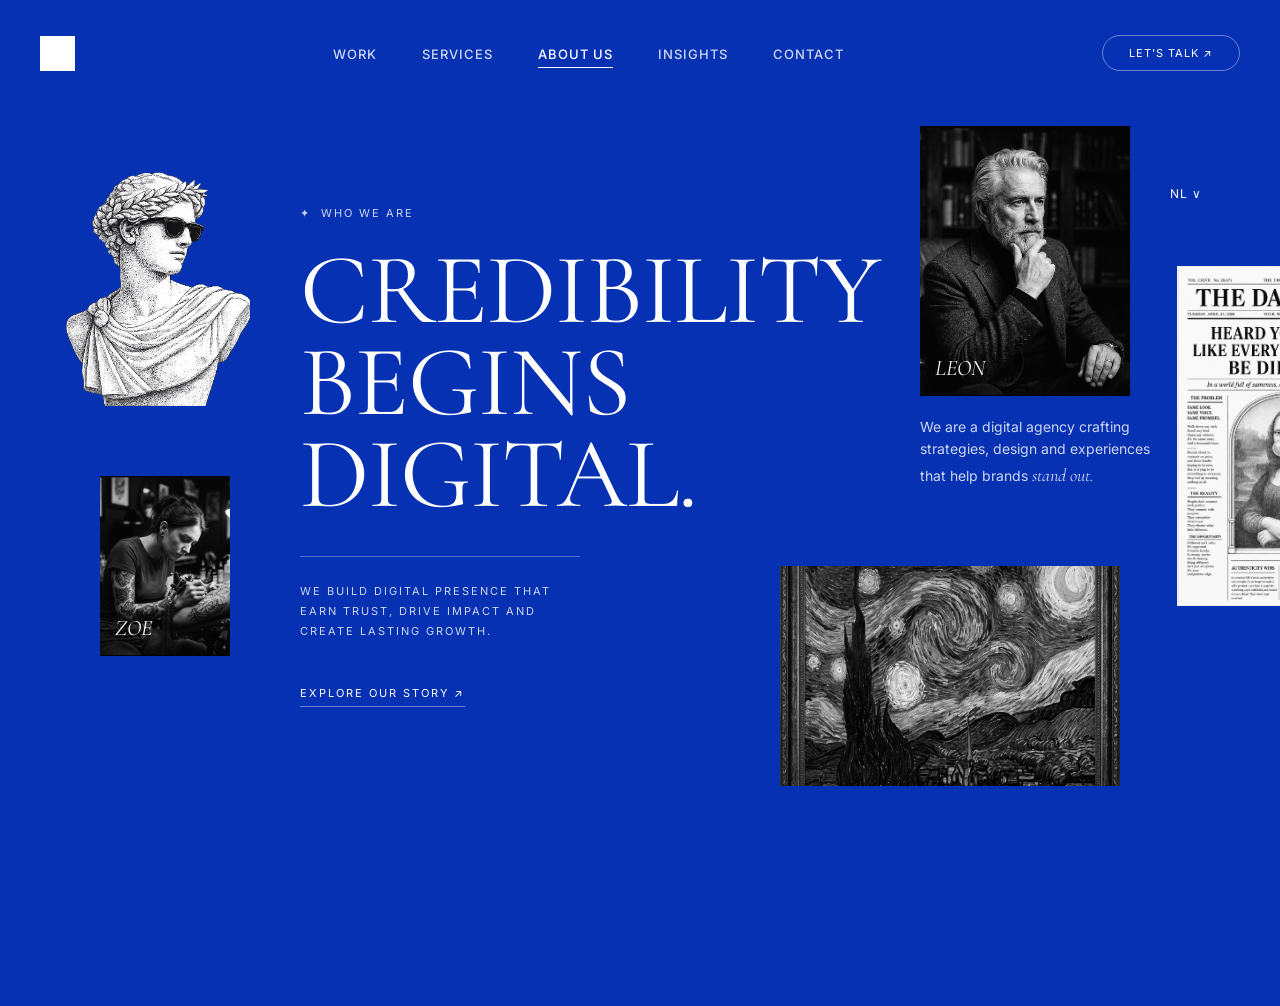
==== about.html @ f8fa2a6d "Standardize branding: Replace Agency7 text logos with Scribed7 logo image across all pages" ====
<!DOCTYPE html>
<html lang="en">
<head>
  <meta charset="UTF-8" />
  <meta name="viewport" content="width=device-width, initial-scale=1.0" />
  <title>About Us - Agency7</title>
  <link rel="preconnect" href="https://fonts.googleapis.com" />
  <link rel="preconnect" href="https://fonts.gstatic.com" crossorigin />
  <link href="https://fonts.googleapis.com/css2?family=Barlow+Condensed:wght@800;900&family=Cormorant+Garamond:ital,wght@0,300;0,400;0,500;0,600;0,700;1,300;1,400;1,500;1,600;1,700&family=Inter:wght@300;400;500;600;700;800;900&family=Roboto+Mono:wght@700&display=swap" rel="stylesheet" />
  <link rel="stylesheet" href="style_v2.css?v=29" />
</head>
<body>
  <nav class="navbar">
    <a href="index.html" class="nav-logo">
      <img src="images/logo.png" alt="Scribed7 Logo" class="logo-img" />
    </a>
    <ul class="nav-links">
      <li><a href="index.html#work-section">WORK</a></li>
      <li><a href="index.html#services-section">SERVICES</a></li>
      <li><a href="about.html" class="active">ABOUT US</a></li>
      <li><a href="#">INSIGHTS</a></li>
      <li><a href="contact.html">CONTACT</a></li>
    </ul>
    <a href="contact.html" class="cta-button">LET'S TALK ↗</a>
  </nav>

  <main class="hero" id="about-section">
    <div class="lang-selector">NL ∨</div>

    <div class="card bust-card">
      <img src="images/image2_cropped.png" alt="Bust" />
    </div>

    <div class="card zoe-card">
      <img src="images/zoe_portrait.png" alt="Zoe" />
      <span class="name-label">ZOE</span>
    </div>

    <div class="center-content">
      <div class="who-we-are">
        <span class="star">✦</span> WHO WE ARE
      </div>
      <h1 class="headline">CREDIBILITY<br/>BEGINS<br/>DIGITAL.</h1>
      <hr class="divider" />
      <p class="sub-text">WE BUILD DIGITAL PRESENCE THAT<br/>EARN TRUST, DRIVE IMPACT AND<br/>CREATE LASTING GROWTH.</p>
      <a href="#" class="explore-link">EXPLORE OUR STORY ↗</a>
    </div>

    <div class="card leon-card">
      <img src="images/leon_portrait.png" alt="Leon" />
      <span class="name-label">LEON</span>
    </div>

    <p class="desc-text">We are a digital agency crafting<br/>strategies, design and experiences<br/>that help brands <em>stand out.</em></p>

    <div class="card starry-card">
      <img src="images/starry_night.png" alt="Starry Night" />
    </div>

    <div class="card news-card">
      <img src="images/newspaper image3.png" alt="News" />
    </div>
  </main>
  <script src="script.js?v=28" defer></script>
</body>
</html>
---- style_v2.css ----
* { box-sizing: border-box; margin: 0; padding: 0; }
body {
  background-color: #0631b3;
  color: #fff;
  font-family: 'Inter', sans-serif;
  overflow-x: hidden;
  height: 100vh;
  -webkit-text-size-adjust: 100%;
  text-size-adjust: 100%;
}

.navbar {
  display: flex;
  justify-content: space-between;
  align-items: center;
  padding: 35px 0;
  max-width: 1200px;
  margin: 0 auto;
  position: relative;
  z-index: 10;
  background-color: transparent !important;
}

.nav-logo {
  display: flex;
  align-items: center;
  gap: 10px;
  font-size: 18px;
  font-weight: 500;
  letter-spacing: 1px;
  text-decoration: none;
}

.logo-img {
  height: 35px;
  width: auto;
  display: block;
  transition: height 0.3s ease;
}

/* On dark backgrounds (like standard dark-blue navbar/contact section), make logo white */
.navbar:not(.light-nav) .logo-img,
.contact-logo .logo-img {
  filter: brightness(0) invert(1);
}

@media screen and (max-width: 768px) {
  .logo-img {
    height: 30px;
  }
}


.nav-links {
  display: flex;
  list-style: none;
  gap: 45px;
}

.nav-links a {
  color: #fff;
  text-decoration: none;
  font-size: 13px;
  font-weight: 500;
  letter-spacing: 1px;
  opacity: 0.8;
}

.nav-links a.active {
  opacity: 1;
  border-bottom: 1px solid #fff;
  padding-bottom: 5px;
}

.cta-button {
  color: #fff;
  text-decoration: none;
  border: 1px solid rgba(255,255,255,0.4);
  padding: 10px 26px;
  border-radius: 30px;
  font-size: 11px;
  letter-spacing: 1px;
}

.hero {
  position: relative;
  width: 100%;
  height: 100vh;
  min-height: 850px;
  max-width: 1440px;
  margin: 0 auto;
  background-color: #0631b3;
}

.lang-selector {
  position: absolute;
  left: 1170px;
  top: 80px;
  font-size: 12px;
  letter-spacing: 1px;
}

.card {
  position: absolute;
  overflow: hidden;
  filter: grayscale(100%);
}
.card img {
  width: 100%;
  height: 100%;
  object-fit: cover;
}

.bust-card {
  left: 60px;
  top: 60px;
  width: 190px;
  height: 240px;
  filter: none;
}

.zoe-card {
  left: 100px;
  top: 370px;
  width: 130px;
  height: 180px;
}

.leon-card {
  left: 920px;
  top: 20px;
  width: 210px;
  height: 270px;
}

.starry-card {
  left: 780px;
  top: 460px;
  width: 340px;
  height: 220px;
}

.news-card {
  left: 1170px;
  top: 160px;
  width: 240px;
  height: 340px;
  background-color: transparent;
  filter: none;
}
.news-card img {
  object-fit: contain;
}

.name-label {
  position: absolute;
  bottom: 15px;
  left: 15px;
  font-family: 'Cormorant Garamond', serif;
  font-style: italic;
  font-size: 22px;
  color: #fff;
}

.center-content {
  position: absolute;
  left: 300px;
  top: 100px;
}

.who-we-are {
  font-size: 11px;
  letter-spacing: 2px;
  margin-bottom: 25px;
  display: flex;
  align-items: center;
  gap: 10px;
  opacity: 0.8;
}

.headline {
  font-family: 'Cormorant Garamond', serif;
  font-size: 100px;
  line-height: 0.92;
  font-weight: 400;
  margin-bottom: 35px;
  letter-spacing: -1px;
}

.divider {
  width: 280px;
  border: none;
  border-top: 1px solid rgba(255,255,255,0.3);
  margin-bottom: 25px;
}

.sub-text {
  font-size: 11px;
  letter-spacing: 2px;
  line-height: 1.8;
  opacity: 0.8;
  margin-bottom: 40px;
}

.explore-link {
  color: #fff;
  text-decoration: none;
  font-size: 11px;
  letter-spacing: 2px;
  border-bottom: 1px solid rgba(255,255,255,0.4);
  padding-bottom: 6px;
  display: inline-block;
}

.desc-text {
  position: absolute;
  left: 920px;
  top: 310px;
  font-size: 14px;
  line-height: 1.6;
  opacity: 0.8;
  max-width: 260px;
}
.desc-text em {
  font-family: 'Cormorant Garamond', serif;
  font-size: 18px;
}

.scroll-btn {
  position: absolute;
  left: 0px;
  bottom: 20px;
  width: 50px;
  height: 50px;
  border: 1px solid rgba(255,255,255,0.3);
  border-radius: 50%;
  display: flex;
  align-items: center;
  justify-content: center;
  font-size: 16px;
}

/* Script Section */
.script-section {
  background-color: #fdfaf3;
  padding: 150px 20px;
  text-align: center;
  color: #0631b3;
}

.script-headline {
  font-family: 'Inter', sans-serif;
  font-size: 42px;
  font-weight: 700;
  line-height: 1.2;
  margin-bottom: 20px;
  letter-spacing: -1px;
}

.script-subheadline {
  font-family: 'Cormorant Garamond', serif;
  font-style: italic;
  font-size: 52px;
  font-weight: 400;
  margin-bottom: 60px;
}

.seal-icon {
  width: 90px;
  height: 90px;
  margin: 0 auto;
}

.seal-icon svg {
  width: 100%;
  height: 100%;
}

/* Services Section */
.services-section {
  background-color: #0631b3;
  padding: 80px 20px 150px;
  position: relative;
  overflow: hidden;
  display: flex;
  flex-direction: column;
  align-items: center;
  color: #fff;
  min-height: 800px;
}

.services-top {
  display: flex;
  align-items: center;
  gap: 10px;
  font-size: 11px;
  letter-spacing: 2px;
  margin-bottom: 120px;
  z-index: 2;
}

.services-labels {
  position: absolute;
  top: 50%;
  left: 0;
  width: 100%;
  display: flex;
  justify-content: space-between;
  padding: 0 40px;
  font-size: 10px;
  letter-spacing: 2px;
  pointer-events: none;
  opacity: 0.6;
  z-index: 2;
}

.services-center {
  position: relative;
  display: flex;
  flex-direction: column;
  align-items: center;
  z-index: 1;
  width: 100%;
}

.services-bg-image {
  position: absolute;
  top: 50%;
  left: 50%;
  transform: translate(-50%, -50%);
  width: 700px;
  height: 840px;
  z-index: -1;
  opacity: 0.5;
  mix-blend-mode: multiply;
}

.services-bg-image img {
  width: 100%;
  height: 100%;
  object-fit: cover;
  filter: grayscale(100%) contrast(1.2);
}

.slider-wrapper {
  position: relative;
  width: 100%;
  height: 600px;
  display: flex;
  align-items: center;
  justify-content: center;
  z-index: 2;
}

.service-item {
  font-family: 'Inter', sans-serif;
  font-weight: 800;
  text-transform: uppercase;
  line-height: 0.9;
  text-align: center;
  position: absolute;
  top: 50%;
  left: 50%;
  white-space: nowrap;
  transition: all 0.8s cubic-bezier(0.4, 0, 0.2, 1);
  transform-origin: center;
  /* Default hidden */
  opacity: 0;
  transform: translate(-50%, -50%) scale(0.8);
  pointer-events: none;
}

.service-item.pos-0 {
  font-size: 140px;
  color: #fff;
  text-shadow: 0 10px 30px rgba(0,0,0,0.5);
  transform: translate(-50%, -50%) scale(1);
  opacity: 1;
  z-index: 3;
}

.service-item.pos-1 {
  font-size: 100px;
  color: #4a75ff;
  transform: translate(-50%, calc(-50% + 140px)) scale(1);
  opacity: 0.9;
  z-index: 2;
}

.service-item.pos-minus-1 {
  font-size: 100px;
  color: #4a75ff;
  transform: translate(-50%, calc(-50% - 140px)) scale(1);
  opacity: 0.9;
  z-index: 2;
}

.service-item.pos-2 {
  font-size: 80px;
  color: transparent;
  -webkit-text-stroke: 1px rgba(255,255,255,0.4);
  transform: translate(-50%, calc(-50% + 240px)) scale(1);
  opacity: 0.4;
  z-index: 1;
}

.service-item.pos-minus-2 {
  font-size: 80px;
  color: transparent;
  -webkit-text-stroke: 1px rgba(255,255,255,0.4);
  transform: translate(-50%, calc(-50% - 240px)) scale(1);
  opacity: 0.4;
  z-index: 1;
}


/* Work Section */
.work-section {
  background-color: #fdfaf3;
  color: #0631b3;
  padding: 40px;
}

.stats-bar {
  display: grid;
  grid-template-columns: 1fr auto 1fr;
  align-items: center;
  padding: 20px 40px 40px;
  font-size: 55px;
}

.stat-bold {
  font-family: 'Inter', sans-serif;
  font-weight: 800;
  text-transform: uppercase;
  letter-spacing: -1px;
  justify-self: start;
}

.stat-star {
  font-family: sans-serif;
  font-weight: 300;
  font-size: 60px;
  justify-self: center;
  transform: translateY(6px);
}

.stat-italic {
  font-family: 'Cormorant Garamond', serif;
  font-style: italic;
  font-weight: 400;
  letter-spacing: -1px;
  justify-self: end;
}

.blue-line {
  border: none;
  border-top: 1px solid #0631b3;
  margin: 0;
  opacity: 0.5;
}

.work-content {
  display: flex;
  justify-content: space-between;
  padding-top: 80px;
  padding-bottom: 20px;
  position: relative;
}

.work-left {
  width: 50%;
  padding-left: 40px;
}

.work-label {
  font-family: 'Inter', sans-serif;
  font-size: 14px;
  font-weight: 600;
  letter-spacing: 2px;
  margin-bottom: 40px;
  display: flex;
  align-items: center;
  gap: 10px;
}

.work-headline {
  margin: 0;
  line-height: 0.85;
}

.work-headline .bold-text {
  font-family: 'Inter', sans-serif;
  font-weight: 800;
  font-size: 110px;
  text-transform: uppercase;
  display: block;
}

.work-headline .italic-text {
  font-family: 'Cormorant Garamond', serif;
  font-style: italic;
  font-weight: 400;
  font-size: 110px;
  display: block;
  margin-top: -5px;
  padding-left: 5px;
}

.work-right {
  display: flex;
  flex-direction: column;
  align-items: center;
  justify-content: center;
  position: relative;
  width: 50%;
}

.work-section .work-desc {
  font-family: 'Inter', sans-serif;
  font-weight: 700;
  font-size: 13px;
  line-height: 2.2;
  text-align: center;
  letter-spacing: 1px;
  max-width: 450px;
  margin-bottom: 60px;
}

.scroll-pill {
  position: absolute;
  bottom: -65px;
  right: 20px;
  width: 40px;
  height: 90px;
  border: 1px solid #0631b3;
  border-radius: 20px;
  display: flex;
  flex-direction: column;
  align-items: center;
  justify-content: space-around;
  padding: 15px 0;
  font-size: 14px;
  background-color: #fdfaf3;
  z-index: 10;
}

/* Chandi Section */
.chandi-section {
  background-color: #fdfaf3;
  padding: 60px 40px;
  color: #0631b3;
}

.chandi-top {
  display: flex;
  justify-content: space-between;
  align-items: flex-end;
  margin-bottom: 40px;
}

.chandi-title {
  font-family: 'Inter', sans-serif;
  font-weight: 800;
  font-size: 160px;
  line-height: 0.8;
  margin: 0;
  letter-spacing: -2px;
}

.chandi-top-right {
  text-align: right;
  padding-bottom: 10px;
}

.chandi-subtitle {
  font-family: 'Cormorant Garamond', serif;
  font-style: italic;
  font-weight: 600;
  font-size: 50px;
  margin: 0 0 15px 0;
  line-height: 1;
}

.chandi-desc {
  font-family: 'Inter', sans-serif;
  font-weight: 700;
  font-size: 11px;
  line-height: 1.8;
  letter-spacing: 1px;
  margin: 0;
}

.chandi-grid {
  display: grid;
  grid-template-columns: 0.8fr 1fr 1fr;
  grid-template-rows: 1fr 1fr;
  gap: 20px;
  height: 600px;
}

.chandi-item {
  position: relative;
  border-radius: 15px;
  overflow: hidden;
  background-color: #0631b3;
}

.chandi-item img, .chandi-item video {
  width: 100%;
  height: 100%;
  object-fit: cover;
}

.chandi-item.tall {
  grid-column: 1 / 2;
  grid-row: 1 / 3;
}

.chandi-item.wide {
  grid-column: 2 / 4;
  grid-row: 1 / 2;
}

.chandi-item.square.sq-1 {
  grid-column: 2 / 3;
  grid-row: 2 / 3;
}

.chandi-item.square.sq-2 {
  grid-column: 3 / 4;
  grid-row: 2 / 3;
}

.chandi-label {
  position: absolute;
  top: 20px;
  left: 20px;
  background-color: #fff;
  color: #0631b3;
  font-family: 'Inter', sans-serif;
  font-weight: 800;
  font-size: 11px;
  letter-spacing: 1px;
  padding: 6px 16px;
  border-radius: 20px;
  z-index: 2;
}

.chandi-item:not(.tall) .chandi-label {
  top: auto;
  bottom: 20px;
  left: 20px;
}

.play-btn {
  position: absolute;
  top: 50%;
  left: 50%;
  transform: translate(-50%, -50%);
  width: 60px;
  height: 60px;
  border: 1px solid rgba(255,255,255,0.8);
  border-radius: 50%;
  display: flex;
  align-items: center;
  justify-content: center;
  color: #fff;
  z-index: 2;
}

/* Hacked Section */
.hacked-section {
  display: flex;
  background-color: #0631b3;
  color: #fff;
  border-top: 1px solid rgba(255, 255, 255, 0.3);
}

.hacked-grid {
  flex-grow: 1;
  display: grid;
  grid-template-columns: 1fr 1fr 1fr 1fr;
  grid-auto-rows: minmax(400px, auto);
  gap: 1px;
  background-color: rgba(255, 255, 255, 0.4);
}

.grid-box {
  background-color: #0631b3;
  position: relative;
  overflow: hidden;
}

.box-large-title {
  grid-column: span 2;
  padding: 80px 50px;
  display: flex;
  align-items: center;
}

.box-large-title h2 {
  font-family: 'Inter', sans-serif;
  font-weight: 800;
  font-size: 78px;
  line-height: 0.95;
  margin: 0;
  letter-spacing: -2px;
}

.outline-text {
  color: transparent;
  -webkit-text-stroke: 1.5px #fff;
}

.box-text {
  padding: 50px 40px;
  display: flex;
  flex-direction: column;
  justify-content: center;
}

.hacked-header {
  font-family: 'Inter', sans-serif;
  font-weight: 600;
  font-size: 13px;
  letter-spacing: 1px;
  margin-bottom: 25px;
}

.hacked-line {
  border: none;
  border-top: 1px solid rgba(255,255,255,0.4);
  width: 100%;
  margin: 0 0 35px 0;
}

.box-text h3 {
  font-family: 'Inter', sans-serif;
  font-weight: 800;
  font-size: 32px;
  margin: 0 0 25px 0;
  line-height: 1.3;
}

.box-text p {
  font-family: 'Inter', sans-serif;
  font-size: 16px;
  line-height: 1.6;
  opacity: 0.85;
  margin: 0 0 20px 0;
  font-weight: 400;
}

.box-text .hacked-sub {
  font-size: 20px;
  line-height: 1.5;
  font-weight: 400;
  opacity: 1;
}

.box-img img {
  width: 100%;
  height: 100%;
  object-fit: cover;
}

.hacked-sidebar {
  width: 60px;
  background-color: #fdfaf3;
  color: #0631b3;
  display: flex;
  flex-direction: column;
  align-items: center;
  justify-content: space-around;
  padding: 40px 0;
}

.sidebar-text {
  writing-mode: vertical-rl;
  transform: rotate(180deg);
  font-family: 'Inter', sans-serif;
  font-weight: 800;
  font-size: 14px;
  letter-spacing: 2px;
  white-space: nowrap;
}

/* Web Section */
.web-section {
  padding: 80px 40px;
  background-color: #fdfaf3;
  color: #0631b3;
}

.web-header {
  display: flex;
  justify-content: space-between;
  align-items: center;
  margin-bottom: 40px;
}

.web-title {
  font-size: 80px;
  margin: 0;
  display: flex;
  align-items: baseline;
  gap: 20px;
}

.web-title .web-bold {
  font-family: 'Inter', sans-serif;
  font-weight: 800;
  letter-spacing: -2px;
}

.web-title .web-italic {
  font-family: 'Newsreader', serif;
  font-style: italic;
  font-weight: 400;
  letter-spacing: -1px;
}

.btn-view-all {
  display: inline-flex;
  align-items: center;
  padding: 12px 30px;
  border: 1px solid #0631b3;
  border-radius: 50px;
  color: #0631b3;
  text-decoration: none;
  font-family: 'Inter', sans-serif;
  font-weight: 700;
  font-size: 13px;
  letter-spacing: 1px;
  transition: all 0.3s ease;
}

.btn-view-all:hover {
  background-color: #0631b3;
  color: #fff;
}

.web-grid {
  display: grid;
  grid-template-columns: 28% 44% 28%;
  gap: 15px;
  height: 700px;
}

.web-col-left {
  display: grid;
  grid-template-rows: 1fr 1fr;
  gap: 15px;
}

.web-col-middle, .web-col-right {
  display: flex;
  flex-direction: column;
}

.web-card {
  position: relative;
  width: 100%;
  height: 100%;
  overflow: hidden;
  display: flex;
  flex-direction: column;
  justify-content: center;
  align-items: center;
  text-align: center;
  color: #fff;
}

.web-img-card img {
  position: absolute;
  top: 0;
  left: 0;
  width: 100%;
  height: 100%;
  object-fit: cover;
}

.web-inner-border {
  position: absolute;
  top: 10px;
  left: 10px;
  right: 10px;
  bottom: 10px;
  border: 1px solid rgba(6, 49, 179, 0.4);
  z-index: 1;
  pointer-events: none;
}

.web-overlay {
  position: relative;
  z-index: 2;
  display: flex;
  flex-direction: column;
  align-items: center;
  justify-content: center;
  height: 100%;
  width: 100%;
  padding: 40px;
}

.web-solid-content {
  position: relative;
  z-index: 2;
  display: flex;
  flex-direction: column;
  align-items: center;
  justify-content: center;
  height: 100%;
  width: 100%;
  padding: 40px;
}

.web-overlay h3, .web-solid-content h3 {
  font-family: 'Inter', sans-serif;
  font-weight: 700;
  font-size: 26px;
  margin: 0 0 15px 0;
  line-height: 1.2;
}

.web-overlay p, .web-solid-content p {
  font-family: 'Inter', sans-serif;
  font-weight: 600;
  font-size: 11px;
  letter-spacing: 1px;
  margin: 0 0 30px 0;
  opacity: 0.9;
  line-height: 1.5;
}

.web-overlay h3, .web-overlay p {
  text-shadow: 0 2px 10px rgba(0,0,0,0.9);
}

.web-btn {
  position: absolute;
  bottom: 30px;
  left: 50%;
  transform: translateX(-50%);
  width: 44px;
  height: 44px;
  border-radius: 50%;
  display: flex;
  align-items: center;
  justify-content: center;
  transition: transform 0.3s ease;
  cursor: pointer;
}

.web-btn:hover {
  transform: translateX(-50%) scale(1.05);
}

.blue-btn {
  background-color: #0631b3;
  color: #fff;
}

.blue-btn svg, .transparent-btn svg {
  width: 18px;
  height: 18px;
}

.web-solid-card {
  background-color: #0631b3;
}

.web-vertical-line {
  width: 1px;
  height: 60px;
  background-color: rgba(255, 255, 255, 0.4);
  margin: 15px 0 25px 0;
}

.transparent-btn {
  background-color: transparent;
  border: 1px solid #fff;
  color: #fff;
}

/* ============================================
   VIRAL SHORT-FORM SECTION  
   ============================================ */

.vs-wrap {
  position: relative;
  background-color: #0631b3;
  padding: 80px 80px 80px 60px; /* aligns left content padding directly at the vertical centerline */
  overflow: hidden;
  font-family: 'Inter', sans-serif;
  color: #fff;
  box-sizing: border-box;
}

/* Horizontal line at top of section spanning across */
.vs-wrap::before {
  content: '';
  position: absolute;
  top: 48px;
  left: 0;
  right: 0;
  height: 1px;
  background-color: rgba(255, 255, 255, 0.2);
  z-index: 1;
}

/* Faint giant watermark */
.vs-watermark {
  position: absolute;
  top: -20px;
  right: -50px;
  font-size: 260px;
  font-weight: 900;
  color: rgba(255, 255, 255, 0.035);
  letter-spacing: -6px;
  line-height: 1;
  pointer-events: none;
  user-select: none;
  z-index: 0;
  transform: rotate(-12deg);
}

/* Left sidebar (vertical axis) */
.vs-sidebar {
  position: absolute;
  left: 60px; /* Centerline of vertical line */
  top: 0;
  bottom: 0;
  width: 0;
  border-left: 1px solid rgba(255, 255, 255, 0.15);
  z-index: 3;
}

.vs-sidebar-plus {
  position: absolute;
  top: 48px;
  left: 0; /* relative to border-left at left: 60px */
  transform: translate(-50%, -50%);
  font-family: 'Inter', sans-serif;
  font-size: 22px;
  font-weight: 300;
  color: rgba(255, 255, 255, 0.8);
  background-color: #0631b3; /* cover the intersection */
  padding: 4px;
  line-height: 1;
  z-index: 4;
}

.vs-sidebar-text {
  position: absolute;
  top: 45%;
  left: 0;
  transform: translate(-50%, -50%) rotate(90deg); /* rotated 90deg to read top-to-bottom */
  font-size: 9px;
  letter-spacing: 3px;
  font-weight: 700;
  color: rgba(255, 255, 255, 0.5);
  text-transform: uppercase;
  white-space: nowrap;
  background-color: #0631b3;
  padding: 0 18px; /* horizontal padding creates vertical gap when rotated */
  z-index: 4;
}

.vs-sidebar-dots {
  position: absolute;
  bottom: 80px;
  left: 0;
  transform: translate(-50%, 0);
  display: flex;
  flex-direction: column;
  align-items: center;
  gap: 8px;
  background-color: #0631b3;
  padding: 12px 0; /* vertical padding creates vertical gap */
  z-index: 4;
}

.vs-sidebar-dots span {
  width: 4px;
  height: 4px;
  border-radius: 50%;
}

.vs-sidebar-dots span:nth-child(1) {
  background-color: #ffffff;
}

.vs-sidebar-dots span:nth-child(2) {
  background-color: rgba(255, 255, 255, 0.5);
}

.vs-sidebar-dots span:nth-child(3) {
  background-color: rgba(255, 255, 255, 0.25);
}

/* Main content wrapper */
.vs-content {
  position: relative;
  z-index: 1;
}

/* ---- HEADER ---- */
.vs-header {
  display: flex;
  justify-content: space-between;
  align-items: flex-start; /* Align title and stat at top */
  margin-bottom: 12px;
}

.vs-header-left {
  flex: 1;
  max-width: 60%;
}

.vs-title {
  font-family: 'Inter', sans-serif;
  font-size: 68px;
  font-weight: 900;
  letter-spacing: -2px;
  line-height: 1;
  margin: 0 0 16px 40px; /* indented 40px from vertical centerline */
  text-transform: uppercase;
  color: #fff;
}

.vs-tbox {
  display: inline-block;
  background-color: #fff;
  color: #0631b3;
  padding: 0 10px;
  margin: 0 4px;
  border-radius: 2px;
}

.vs-title-row {
  display: flex;
  align-items: center;
  gap: 12px;
  margin-bottom: 20px;
  margin-left: 0; /* starts exactly at vertical centerline */
}

.vs-hline {
  flex: 1;
  height: 1px;
  background-color: rgba(255, 255, 255, 0.25);
}

.vs-sparkle {
  font-size: 14px;
  color: rgba(255, 255, 255, 0.8);
  flex-shrink: 0;
}

.vs-desc {
  font-family: 'Cormorant Garamond', Georgia, serif;
  font-style: italic;
  font-size: 20px;
  line-height: 1.5;
  color: rgba(255, 255, 255, 0.9);
  margin: 0 0 0 40px; /* indented 40px from vertical centerline */
}

.vs-desc strong {
  font-weight: 700;
  color: #fff;
}

/* Right stat block */
.vs-header-right {
  flex-shrink: 0;
  text-align: right;
  width: 160px;
}

.vs-stat-block {
  display: flex;
  align-items: flex-start;
  justify-content: flex-end;
  gap: 6px;
  line-height: 1;
}

.vs-stat-num {
  font-family: 'Inter', sans-serif;
  font-size: 80px;
  font-weight: 900;
  letter-spacing: -3px;
  line-height: 0.9;
  color: #fff;
}

.vs-stat-star {
  font-size: 14px;
  color: rgba(255, 255, 255, 0.8);
  margin-top: 8px;
}

.vs-stat-line {
  height: 1px;
  background-color: rgba(255, 255, 255, 0.3);
  margin: 12px 0 8px 0;
  width: 100%;
}

.vs-stat-label {
  font-size: 11px;
  font-weight: 700;
  letter-spacing: 2px;
  color: rgba(255, 255, 255, 0.7);
  margin: 0;
  text-transform: uppercase;
}

/* Lines above/below grid */
.vs-grid-line {
  height: 1px;
  background-color: rgba(255, 255, 255, 0.18);
  width: 100%;
  margin: 36px 0;
}

/* ---- CARDS GRID ---- */
.vs-cards {
  display: grid;
  grid-template-columns: repeat(4, 1fr);
  gap: 8px;
  width: calc(100% - 40px); /* subtract indent */
  margin-left: 40px; /* indented 40px from vertical centerline */
}

/* Card item */
.vs-card {
  position: relative;
  width: 100%;
  aspect-ratio: 9 / 14.5;
  border-radius: 4px;
  overflow: hidden;
  background-color: #031680;
  min-width: 0;
}

/* Image / Video */
.vs-card img, .vs-card video {
  position: absolute;
  top: 0;
  left: 0;
  width: 100%;
  height: 100%;
  object-fit: cover;
  transition: transform 0.5s cubic-bezier(0.25, 1, 0.5, 1);
  display: block;
}

.vs-card:hover img, .vs-card:hover video {
  transform: scale(1.06);
}

/* Zoom effect for reel3 to crop out top/bottom black letterboxes */
.vs-card video.vs-reel3-zoom {
  transform: scale(1.92);
  transform-origin: center center;
}

.vs-card:hover video.vs-reel3-zoom {
  transform: scale(2.04); /* 1.92 * 1.06 = 2.0352 */
}

/* Gradient Overlay */
.vs-card-overlay {
  position: absolute;
  top: 0;
  left: 0;
  right: 0;
  bottom: 0;
  z-index: 2;
  display: flex;
  flex-direction: column;
  justify-content: flex-end;
  padding: 24px;
  background: linear-gradient(
    to bottom,
    rgba(6, 49, 179, 0.1) 0%,
    rgba(6, 49, 179, 0.35) 45%,
    rgba(6, 49, 179, 0.8) 75%,
    rgba(6, 17, 89, 0.96) 100%
  );
}

/* Centered play button */
.vs-play {
  position: absolute;
  top: 42%;
  left: 50%;
  transform: translate(-50%, -50%);
  width: 44px;
  height: 44px;
  border-radius: 50%;
  border: 1px solid rgba(255, 255, 255, 0.65);
  display: flex;
  align-items: center;
  justify-content: center;
  transition: all 0.3s cubic-bezier(0.25, 1, 0.5, 1);
  background-color: rgba(6, 49, 179, 0.2);
  backdrop-filter: blur(2px);
  cursor: pointer;
  z-index: 3;
}

.vs-play svg {
  width: 12px;
  height: 12px;
  fill: #fff;
  margin-left: 2.5px;
  display: block;
}

.vs-card:hover .vs-play {
  transform: translate(-50%, -50%) scale(1.1);
  background-color: rgba(255, 255, 255, 0.25);
  border-color: #fff;
  box-shadow: 0 0 15px rgba(255, 255, 255, 0.15);
}

/* Card Content Blocks */
.vs-card-mid {
  display: flex;
  flex-direction: column;
  align-items: center;
  text-align: center;
  margin-top: auto;
  margin-bottom: 36px;
}

.vs-reel-num {
  font-size: 10px;
  font-weight: 700;
  letter-spacing: 2px;
  color: rgba(255, 255, 255, 0.6);
  margin: 0 0 8px 0;
  text-transform: uppercase;
}

.vs-card-title {
  font-family: 'Cormorant Garamond', Georgia, serif;
  font-style: italic;
  font-weight: 400;
  font-size: 30px;
  line-height: 1.1;
  margin: 0;
  color: #ffffff;
}

.vs-card-bottom {
  position: relative;
  text-align: left;
  padding-bottom: 4px;
}

.vs-footer-txt {
  font-family: 'Inter', sans-serif;
  font-size: 9px;
  font-weight: 700;
  letter-spacing: 1.5px;
  color: rgba(255, 255, 255, 0.55);
  margin: 0;
  line-height: 1.4;
  text-transform: uppercase;
}

/* L-shaped Corner bracket */
.vs-corner-bracket {
  position: absolute;
  bottom: 24px;
  right: 24px;
  width: 12px;
  height: 12px;
  border-bottom: 1px solid rgba(255, 255, 255, 0.4);
  border-right: 1px solid rgba(255, 255, 255, 0.4);
}

/* Responsive queries */
@media (max-width: 1024px) {
  .vs-wrap {
    padding: 60px 40px 60px 40px;
  }
  .vs-sidebar {
    left: 40px;
  }
  .vs-title {
    margin-left: 30px;
    font-size: 54px;
  }
  .vs-desc {
    margin-left: 30px;
  }
  .vs-cards {
    margin-left: 30px;
    width: calc(100% - 30px);
    grid-template-columns: repeat(2, 1fr);
    gap: 16px;
  }
}

@media (max-width: 768px) {
  .vs-wrap {
    padding: 40px 20px 40px 20px;
  }
  .vs-sidebar, .vs-wrap::before {
    display: none;
  }
  .vs-title {
    margin-left: 0;
    font-size: 44px;
  }
  .vs-desc {
    margin-left: 0;
  }
  .vs-cards {
    margin-left: 0;
    width: 100%;
    grid-template-columns: 1fr;
    gap: 20px;
  }
  .vs-header {
    flex-direction: column;
    align-items: flex-start;
    gap: 20px;
  }
  .vs-header-left {
    max-width: 100%;
  }
  .vs-header-right {
    text-align: left;
    width: 100%;
  }
  .vs-stat-block {
    justify-content: flex-start;
  }
}

/* ============================================
   TROPHIES & TRIUMPHS SECTION  
   ============================================ */

.tt-wrap {
  position: relative;
  background: linear-gradient(180deg, #0631b3 0%, #052380 100%);
  padding: 100px 80px 80px 80px;
  overflow: hidden;
  font-family: 'Inter', sans-serif;
  color: #fff;
  box-sizing: border-box;
}

/* Background elements */
.tt-dot-grid {
  position: absolute;
  top: 40px;
  left: 40px;
  width: 200px;
  height: 300px;
  background-image: radial-gradient(rgba(255,255,255,0.12) 1px, transparent 1px);
  background-size: 16px 16px;
  pointer-events: none;
  z-index: 0;
}

.tt-bg-waves {
  position: absolute;
  top: -100px;
  right: -200px;
  width: 900px;
  height: 900px;
  pointer-events: none;
  z-index: 0;
  opacity: 0.85;
}

.tt-bg-waves svg {
  width: 100%;
  height: 100%;
}

/* Header */
.tt-header {
  display: flex;
  justify-content: space-between;
  align-items: flex-start;
  position: relative;
  z-index: 2;
  margin-bottom: 60px;
}

.tt-header-left {
  flex: 1;
  max-width: 25%;
}

.tt-logo-wrapper {
  display: inline-flex;
}

.tt-trophy-logo {
  display: flex;
  align-items: center;
  gap: 16px;
}

.tt-text-wrapper {
  display: flex;
  flex-direction: column;
  align-items: flex-start;
  gap: 8px;
}

.tt-logo-text {
  font-family: 'Inter', sans-serif;
  font-size: 17px;
  font-weight: 600;
  letter-spacing: 0.5px;
  color: #ffffff;
  line-height: 1;
}

.tt-logo-line {
  width: 100%;
  height: 1px;
  background: linear-gradient(to right, rgba(255,255,255,0.8) 0%, rgba(255,255,255,0) 100%);
}

.tt-header-center {
  flex: 2;
  text-align: center;
}

.tt-main-title {
  font-size: 68px;
  font-weight: 900;
  letter-spacing: -2px;
  margin: 0 0 8px 0;
  line-height: 1;
  text-transform: uppercase;
}

.tt-subtitle {
  font-family: 'Cormorant Garamond', Georgia, serif;
  font-style: italic;
  font-size: 34px;
  margin: 0;
  color: rgba(255, 255, 255, 0.95);
}

.tt-header-right {
  flex: 1;
  max-width: 25%;
  display: flex;
  justify-content: flex-end;
  position: relative;
}

.tt-header-badge {
  display: flex;
  align-items: flex-start;
  gap: 12px;
  border-left: 1px solid rgba(255, 255, 255, 0.25);
  padding-left: 20px;
}

.tt-badge-text {
  font-size: 10px;
  font-weight: 700;
  letter-spacing: 1.5px;
  line-height: 1.6;
  text-transform: uppercase;
  color: rgba(255, 255, 255, 0.85);
  text-align: left;
}

.tt-badge-sparkle {
  color: rgba(255, 255, 255, 0.8);
  font-size: 14px;
  margin-top: -2px;
}

.tt-star-large {
  position: absolute;
  top: 0px;
  right: -50px;
  color: rgba(255, 255, 255, 0.8);
  font-size: 28px;
}

.tt-star-small {
  position: absolute;
  top: 30px;
  right: -20px;
  color: rgba(255, 255, 255, 0.6);
  font-size: 16px;
}

/* Tabs list */
.tt-interactive-container {
  display: flex;
  justify-content: center;
  align-items: center;
  gap: 0; /* No gaps to allow precise negative margin overlap */
  margin: 60px auto;
  max-width: 1200px;
  position: relative;
  z-index: 2;
  min-height: 440px;
}

.tt-tab {
  position: relative;
  width: 140px;
  height: 380px;
  border-radius: 50%; /* Perfect ellipse shape */
  border: 1px solid #ffffff;
  background-color: transparent;
  cursor: pointer;
  transition: all 0.6s cubic-bezier(0.25, 1, 0.3, 1);
  overflow: hidden;
  display: flex;
  flex-direction: column;
  align-items: center;
  justify-content: flex-start;
  box-sizing: border-box;
  margin-left: -48px; /* Negative margin for overlapping capsules */
  z-index: 1;
}

.tt-tab:nth-child(1) { z-index: 10; }
.tt-tab:nth-child(2) { z-index: 9; }
.tt-tab:nth-child(3) { z-index: 8; }
.tt-tab:nth-child(4) { z-index: 7; }
.tt-tab:nth-child(5) { z-index: 6; }
.tt-tab:nth-child(6) { z-index: 5; }

.tt-tab:first-child {
  margin-left: 0;
}

.tt-tab:hover:not(.active) {
  border-color: rgba(255, 255, 255, 0.6);
  background-color: rgba(255, 255, 255, 0.05);
  transform: translateY(-4px);
  z-index: 2; /* Lift hovered tab above adjacent ovals */
}

.tt-tab.active {
  width: 390px;
  height: 390px;
  border-radius: 50%; /* Expand to perfect circle */
  background-color: #ffffff;
  border-color: #ffffff;
  cursor: default;
  color: #0631b3;
  justify-content: center;
  z-index: 20 !important; /* Sit on top of overlapping neighboring ovals */
  box-shadow: 0 15px 35px rgba(0, 0, 0, 0.22); /* Premium depth shadow */
}

/* Inactive content */
.tt-tab-inactive {
  display: flex;
  flex-direction: column;
  align-items: center;
  width: 100%;
  height: 100%;
  padding: 24px 0;
  transition: opacity 0.3s ease;
  opacity: 1;
  pointer-events: auto;
}

.tt-tab.active .tt-tab-inactive {
  opacity: 0;
  pointer-events: none;
  display: none;
}

.tt-tab-icon-circle {
  width: 40px;
  height: 40px;
  border-radius: 50%;
  background-color: #002cf3;
  color: #ffffff;
  display: flex;
  align-items: center;
  justify-content: center;
  margin-bottom: 12px;
  box-shadow: 0 4px 10px rgba(0, 44, 243, 0.2);
}

.tt-tab-label {
  font-size: 12px;
  font-weight: 700;
  letter-spacing: 1.5px;
  text-transform: uppercase;
  color: #ffffff;
  writing-mode: vertical-rl;
  margin: auto 0;
  white-space: nowrap;
}

/* Active content */
.tt-tab-active {
  display: flex;
  flex-direction: column;
  align-items: center;
  justify-content: center;
  width: 100%;
  height: 100%;
  padding: 30px;
  box-sizing: border-box;
  opacity: 0;
  pointer-events: none;
  transition: opacity 0.4s ease 0.2s;
  text-align: center;
  display: none;
}

.tt-tab.active .tt-tab-active {
  display: flex;
  opacity: 1;
  pointer-events: auto;
}

.tt-circle-logo {
  color: #002cf3;
  margin-bottom: 16px;
  display: flex;
  align-items: center;
  justify-content: center;
}

.tt-circle-category {
  font-size: 10px;
  font-weight: 500;
  letter-spacing: 2px;
  text-transform: uppercase;
  color: #002cf3;
  margin-bottom: 12px;
  opacity: 0.95;
}

.tt-circle-title {
  font-size: 21px;
  font-weight: 700;
  letter-spacing: 0.5px;
  text-transform: uppercase;
  color: #002cf3;
  margin: 0 0 18px 0;
}

.tt-circle-year-label {
  font-family: 'Inter', sans-serif;
  font-style: normal;
  font-size: 12px;
  color: #002cf3;
  margin-bottom: 10px;
  font-weight: 500;
  letter-spacing: 0.5px;
}

.tt-year-star {
  width: 14px;
  height: 14px;
  color: #002cf3;
  display: inline-block;
  vertical-align: middle;
  margin-right: 5px;
  margin-top: -2px;
}

.tt-circle-years {
  display: flex;
  flex-direction: column;
  gap: 6px;
  font-size: 13px;
  font-weight: 500;
  letter-spacing: 1px;
  color: #002cf3;
  margin-bottom: 20px;
}

.tt-circle-wreath {
  color: #002cf3;
}

/* Dashboard Box */
.tt-results-box {
  position: relative;
  border: 1px solid rgba(255, 255, 255, 0.16);
  border-radius: 24px;
  padding: 45px 36px 36px 36px;
  margin-top: 60px;
  background-color: transparent;
  z-index: 2;
}

.tt-box-badge-left {
  position: absolute;
  top: -12px;
  left: 36px;
  background-color: #0631b3; /* Match section background gradient */
  border: 1px solid rgba(255, 255, 255, 0.45);
  border-radius: 20px;
  padding: 5px 16px;
  font-size: 10px;
  font-weight: 700;
  letter-spacing: 1px;
  text-transform: uppercase;
}

.tt-box-badge-right {
  position: absolute;
  top: -12px;
  right: 36px;
  background-color: #0631b3; /* Match section background gradient */
  border: 1px solid rgba(255, 255, 255, 0.45);
  border-radius: 20px;
  padding: 5px 16px;
  font-size: 10px;
  font-weight: 700;
  letter-spacing: 1px;
  text-transform: uppercase;
}

/* Stat grid */
.tt-results-grid {
  display: grid;
  grid-template-columns: repeat(5, 1fr) 1.2fr;
  gap: 24px;
  align-items: stretch;
}

/* Stat column */
.tt-stat-col {
  display: flex;
  flex-direction: column;
  justify-content: flex-start;
  border-right: 1px solid rgba(255, 255, 255, 0.12);
  padding-right: 16px;
}

.tt-stat-num-row {
  display: flex;
  align-items: center;
  gap: 8px;
  margin-bottom: 8px;
}

.tt-stat-num {
  font-size: 42px; /* Increased from 38px for bold presence */
  font-weight: 900;
  letter-spacing: -1.5px;
  line-height: 1;
}

.tt-stat-label {
  font-size: 11px;
  font-weight: 700;
  letter-spacing: 1.5px;
  text-transform: uppercase;
  color: #60a5fa; /* Soft blue */
  margin-bottom: 6px;
}

.tt-stat-desc {
  font-size: 11px;
  line-height: 1.4;
  color: rgba(255, 255, 255, 0.6);
}

/* Checklist column */
.tt-checklist-col {
  padding-left: 12px;
  display: flex;
  flex-direction: column;
  justify-content: center;
  gap: 12px;
}

.tt-check-item {
  display: flex;
  align-items: center;
}

.tt-check-icon {
  display: flex;
  align-items: center;
  justify-content: center;
  width: 18px;
  height: 18px;
  border-radius: 50%;
  background-color: #002cf3; /* Match brand blue */
  color: #ffffff; /* White checkmark */
  font-size: 11px;
  font-weight: 900;
  margin-right: 10px;
  flex-shrink: 0;
}

.tt-check-text {
  font-size: 12px;
  font-weight: 500;
  color: rgba(255, 255, 255, 0.9);
}

/* Footer */
.tt-footer {
  display: flex;
  justify-content: space-between;
  align-items: center;
  margin-top: 50px;
  position: relative;
  z-index: 2;
  gap: 20px;
}

.tt-footer-left {
  display: flex;
  align-items: center;
  flex: 1;
}

.tt-action-btn-circle {
  display: flex;
  align-items: center;
  justify-content: center;
  width: 46px;
  height: 46px;
  border-radius: 50%;
  background-color: #ffffff;
  color: #002cf3;
  margin-right: 16px;
  transition: all 0.3s ease;
  box-shadow: 0 4px 12px rgba(0, 44, 243, 0.25);
  cursor: pointer;
  flex-shrink: 0;
}

.tt-action-btn-circle:hover {
  transform: scale(1.08);
  box-shadow: 0 6px 16px rgba(0, 44, 243, 0.4);
}

.tt-action-text {
  font-size: 10px;
  font-weight: 700;
  letter-spacing: 1.5px;
  line-height: 1.5;
  text-transform: uppercase;
}

.tt-footer-center {
  display: flex;
  justify-content: center;
  flex: 1.2;
}

.tt-cta-btn {
  display: inline-flex;
  align-items: center;
  gap: 12px;
  padding: 14px 30px;
  border: 1px solid rgba(255, 255, 255, 0.35);
  border-radius: 30px;
  background-color: transparent;
  color: #ffffff;
  font-size: 11px;
  font-weight: 700;
  letter-spacing: 1.5px;
  text-transform: uppercase;
  text-decoration: none;
  transition: all 0.3s cubic-bezier(0.25, 1, 0.5, 1);
  white-space: nowrap;
}

.tt-cta-btn:hover {
  background-color: #ffffff;
  color: #0631b3;
  border-color: #ffffff;
  box-shadow: 0 4px 15px rgba(255, 255, 255, 0.12);
  transform: translateY(-2px);
}

.tt-footer-right {
  display: flex;
  align-items: center;
  justify-content: flex-end;
  flex: 1;
  gap: 20px;
}

.tt-fstat {
  display: flex;
  flex-direction: column;
  text-align: left;
}

.tt-fstat-val {
  font-size: 11px;
  font-weight: 800;
  letter-spacing: 1.5px;
  color: #ffffff;
  text-transform: uppercase;
}

.tt-fstat-lbl {
  font-size: 9px;
  font-weight: 600;
  letter-spacing: 1px;
  color: rgba(255, 255, 255, 0.5);
  text-transform: uppercase;
  margin-top: 3px;
}

.tt-fdivider {
  width: 1px;
  height: 28px;
  background-color: rgba(255, 255, 255, 0.2);
}

/* ============================================
   RESPONSIVE QUERIES FOR TT SECTION
   ============================================ */

@media (max-width: 1024px) {
  .tt-wrap {
    padding: 80px 40px 60px 40px;
  }

  .tt-main-title {
    font-size: 52px;
  }

  .tt-subtitle {
    font-size: 28px;
  }

  .tt-interactive-container {
    min-height: 400px;
    gap: 0;
  }

  .tt-tab {
    width: 110px;
    height: 320px;
    margin-left: -32px;
  }

  .tt-tab:first-child {
    margin-left: 0;
  }

  .tt-tab.active {
    width: 350px;
    height: 350px;
    margin-left: -32px;
  }

  .tt-results-grid {
    grid-template-columns: repeat(3, 1fr);
    gap: 30px 20px;
  }

  .tt-stat-col:nth-child(3) {
    border-right: none;
  }

  .tt-checklist-col {
    grid-column: span 3;
    flex-direction: row;
    flex-wrap: wrap;
    justify-content: space-between;
    padding-left: 0;
    margin-top: 10px;
    border-top: 1px solid rgba(255, 255, 255, 0.12);
    padding-top: 20px;
    gap: 12px;
  }

  .tt-check-item {
    width: 48%;
  }

  .tt-footer {
    flex-direction: column;
    gap: 30px;
    text-align: center;
  }

  .tt-footer-left {
    justify-content: center;
    width: 100%;
  }

  .tt-footer-center {
    width: 100%;
  }

  .tt-footer-right {
    justify-content: center;
    width: 100%;
  }
}

@media (max-width: 768px) {
  .tt-wrap {
    padding: 60px 24px 50px 24px;
  }

  .tt-header {
    flex-direction: column;
    align-items: center;
    text-align: center;
    gap: 24px;
    margin-bottom: 40px;
  }

  .tt-header-left, .tt-header-right {
    max-width: 100%;
    justify-content: center;
  }

  .tt-header-badge {
    border-left: none;
    border-top: 1px solid rgba(255, 255, 255, 0.25);
    padding-left: 0;
    padding-top: 12px;
    align-items: center;
  }

  .tt-badge-text {
    text-align: center;
  }

  .tt-main-title {
    font-size: 38px;
  }

  .tt-subtitle {
    font-size: 24px;
  }

  .tt-interactive-container {
    overflow-x: auto;
    justify-content: flex-start;
    padding: 10px 0 20px 0;
    scrollbar-width: thin;
    scrollbar-color: rgba(255, 255, 255, 0.2) transparent;
    gap: 8px; /* Restores vertical spacing/gaps in scroll view */
  }

  .tt-interactive-container::-webkit-scrollbar {
    height: 4px;
  }

  .tt-interactive-container::-webkit-scrollbar-thumb {
    background: rgba(255, 255, 255, 0.2);
    border-radius: 2px;
  }

  .tt-tab {
    width: 120px;
    height: 300px;
    margin-left: 0; /* Clear negative margin overlap on mobile */
    flex-shrink: 0;
  }

  .tt-tab:first-child {
    margin-left: 0;
  }

  .tt-tab.active {
    width: 300px;
    height: 300px;
    margin-left: 0; /* Clear negative margin overlap on mobile */
    flex-shrink: 0;
  }

  .tt-results-grid {
    grid-template-columns: repeat(2, 1fr);
  }

  .tt-stat-col {
    border-right: none;
    border-bottom: 1px solid rgba(255, 255, 255, 0.12);
    padding-right: 0;
    padding-bottom: 16px;
  }

  .tt-stat-col:nth-child(5) {
    border-bottom: none;
  }

  .tt-checklist-col {
    grid-column: span 2;
    border-top: 1px solid rgba(255, 255, 255, 0.12);
    padding-top: 20px;
    margin-top: 0;
  }

  .tt-check-item {
    width: 100%;
  }

  .tt-box-badge-right {
    display: none;
  }
}

/* ============================================
   TESTIMONIAL SECTION Styles
   ============================================ */

.testi-wrap {
  position: relative;
  background-color: #f2f5fb; /* Cool light blue/grey background matching mockup */
  color: #002cf3; /* Brand royal blue color */
  padding: 120px 80px;
  overflow: hidden;
  font-family: 'Inter', sans-serif;
  box-sizing: border-box;
}

.testi-container {
  display: flex;
  justify-content: space-between;
  align-items: center;
  max-width: 1200px;
  margin: 0 auto;
  gap: 120px;
  position: relative;
  z-index: 1;
}

/* Left Column: Media & Stats */
.testi-media-col {
  position: relative;
  width: 440px;
  height: 440px;
  flex-shrink: 0;
}

.testi-blue-box {
  position: absolute;
  left: 0;
  top: 45px;
  width: 280px;
  height: 350px;
  background-color: #002cf3;
  color: #ffffff;
  padding: 30px 24px;
  display: flex;
  flex-direction: column;
  justify-content: flex-end;
  box-sizing: border-box;
  overflow: hidden;
  z-index: 1;
  box-shadow: 0 15px 35px rgba(0, 44, 243, 0.08);
}

.testi-dot-pattern {
  position: absolute;
  left: 0;
  right: 0;
  bottom: 0;
  height: 140px;
  background-image: radial-gradient(rgba(3, 22, 128, 0.4) 1.2px, transparent 1.2px);
  background-size: 11px 11px;
  pointer-events: none;
  z-index: 0;
}

.testi-stats-content {
  position: relative;
  z-index: 2;
  display: flex;
  flex-direction: column;
  align-items: flex-start;
  gap: 6px;
  width: 120px; /* Do not overlap with the video card */
}

.testi-stats-badge {
  border: 1px solid rgba(255, 255, 255, 0.6);
  border-radius: 12px;
  font-size: 8px;
  font-weight: 800;
  letter-spacing: 1px;
  padding: 3.5px 10px;
  text-align: center;
  text-transform: uppercase;
}

.testi-stats-number {
  font-size: 58px; /* Increased for matching mockup's bold stats */
  font-weight: 800;
  letter-spacing: -1.5px;
  line-height: 1;
}

.testi-stats-label {
  font-family: 'Cormorant Garamond', Georgia, serif;
  font-style: italic;
  font-size: 13px;
  font-weight: 500;
  color: rgba(255, 255, 255, 0.95);
}

.testi-video-card {
  position: absolute;
  left: 170px;
  top: 0;
  width: 270px;
  height: 420px;
  background-color: #031680;
  border-radius: 6px;
  overflow: hidden;
  box-shadow: 0 20px 45px rgba(0, 44, 243, 0.12);
  z-index: 2;
}

.testi-video-img {
  width: 100%;
  height: 100%;
  object-fit: cover;
  display: block;
  filter: grayscale(100%) contrast(1.1);
}

.testi-video-overlay {
  position: absolute;
  top: 0;
  left: 0;
  right: 0;
  bottom: 0;
  padding: 24px;
  display: flex;
  flex-direction: column;
  justify-content: space-between;
  box-sizing: border-box;
  background: linear-gradient(
    to bottom,
    rgba(0, 0, 0, 0.12) 0%,
    transparent 30%,
    rgba(0, 0, 0, 0.4) 100%
  );
  z-index: 3;
}

.testi-video-badge {
  align-self: flex-start;
  background-color: #ffffff;
  color: #002cf3;
  font-size: 9px;
  font-weight: 800;
  letter-spacing: 1px;
  padding: 6px 14px;
  border-radius: 20px;
  text-transform: uppercase;
}

.testi-video-sparkle {
  position: absolute;
  top: 22px;
  right: 24px;
  color: #ffffff;
  width: 16px;
  height: 16px;
}

.testi-video-play {
  align-self: center;
  margin-bottom: 24px;
  width: 56px; /* Sized to match mockup perfectly */
  height: 56px;
  border-radius: 50%;
  border: 2px solid #ffffff; /* 2px solid white border */
  background-color: transparent; /* No blue tint, matches mockup */
  display: flex;
  align-items: center;
  justify-content: center;
  color: #ffffff;
  transition: transform 0.3s cubic-bezier(0.25, 1, 0.5, 1);
  cursor: pointer;
}

.testi-video-play svg {
  width: 18px;
  height: 18px;
  transform: translateX(1.5px); /* Shift slightly right to center visual weight of triangle */
}

.testi-video-play:hover {
  transform: scale(1.08);
}

/* Right Column: Quote & Info */
.testi-quote-col {
  flex: 1;
  position: relative;
  display: flex;
  flex-direction: column;
  justify-content: center;
}

.testi-quote-mark {
  position: absolute;
  top: -85px;
  right: 10px;
  font-family: 'Cormorant Garamond', Georgia, serif;
  font-size: 210px;
  color: rgba(0, 44, 243, 0.08);
  line-height: 1;
  pointer-events: none;
  user-select: none;
}

.testi-quote-text {
  font-size: 52px; /* Increased for premium typographic layout */
  line-height: 1.15;
  color: #002cf3;
  margin: 0 0 36px 0;
  letter-spacing: -0.5px;
}

.font-serif-italic {
  font-family: 'Cormorant Garamond', Georgia, serif;
  font-style: italic;
  font-weight: 500;
}

.font-outline-italic {
  font-family: 'Cormorant Garamond', Georgia, serif;
  font-style: italic;
  font-weight: 500;
  color: transparent;
  -webkit-text-stroke: 1px #002cf3;
}

.font-serif-bold-italic {
  font-family: 'Cormorant Garamond', Georgia, serif;
  font-style: italic;
  font-weight: 700;
  letter-spacing: -0.5px;
}

.testi-divider {
  border: none;
  border-top: 1px solid rgba(0, 44, 243, 0.15);
  margin: 0 0 30px 0;
  width: 100%;
}

.testi-client-card {
  display: flex;
  align-items: center;
  gap: 20px;
}

.testi-client-logo {
  width: 68px;
  height: 68px;
  border: 1px solid #002cf3; /* Solid royal blue border matching mockup */
  background-color: transparent;
  display: flex;
  flex-direction: column;
  align-items: flex-start; /* Left-aligned icon and text */
  justify-content: space-between; /* Icon top, text bottom */
  color: #002cf3;
  box-sizing: border-box;
  padding: 10px;
  position: relative;
}

.testi-client-logo-icon {
  width: 14px;
  height: 14px;
}

.testi-client-logo-text {
  font-family: 'Inter', sans-serif;
  font-size: 8.5px;
  font-weight: 700;
  text-transform: none; /* Renders as Client Logo (mixed case) */
  line-height: 1.15;
  letter-spacing: 0.1px;
}

.testi-client-details {
  display: flex;
  flex-direction: column;
  gap: 3px;
}

.testi-client-name {
  font-size: 14px;
  font-weight: 800;
  letter-spacing: 0.5px;
  color: #002cf3;
}

.testi-client-company {
  font-size: 11px;
  font-weight: 700;
  letter-spacing: 0.5px;
  color: #002cf3;
}

.testi-client-role {
  font-family: 'Cormorant Garamond', Georgia, serif;
  font-style: italic;
  font-size: 13px;
  color: rgba(0, 44, 243, 0.7);
}


/* ============================================
   RESPONSIVE Styles for Testimonial Section
   ============================================ */

@media (max-width: 1024px) {
  .testi-wrap {
    padding: 100px 40px;
  }

  .testi-container {
    flex-direction: column;
    align-items: center;
    gap: 80px;
    text-align: center;
  }

  .testi-media-col {
    width: 440px;
    height: 440px;
  }

  .testi-quote-col {
    align-items: center;
    width: 100%;
    max-width: 650px;
  }

  .testi-quote-text {
    font-size: 42px;
  }

  .testi-quote-mark {
    left: 50%;
    transform: translateX(-50%);
    top: -95px;
    right: auto;
  }

  .testi-client-card {
    justify-content: center;
  }

}

@media (max-width: 768px) {
  .testi-wrap {
    padding: 80px 20px;
  }

  .testi-container {
    text-align: left;
    align-items: flex-start;
    gap: 60px;
  }

  .testi-media-col {
    width: 100%;
    max-width: 320px;
    height: 380px;
    margin: 0 auto;
  }

  .testi-blue-box {
    width: 63%;
    height: 280px;
    top: 40px;
    left: 0;
    padding: 24px 16px;
  }

  .testi-dot-pattern {
    height: 100px;
  }

  .testi-stats-content {
    width: 100%;
  }

  .testi-stats-number {
    font-size: 42px;
  }

  .testi-stats-label {
    font-size: 11px;
  }

  .testi-video-card {
    width: 61%;
    height: 340px;
    left: auto;
    right: 0;
  }

  .testi-video-overlay {
    padding: 16px;
  }

  .testi-video-badge {
    font-size: 8px;
    padding: 5px 10px;
  }

  .testi-video-sparkle {
    top: 14px;
    right: 16px;
    font-size: 14px;
  }

  .testi-video-play {
    width: 42px;
    height: 42px;
  }

  .testi-video-play svg {
    width: 14px;
    height: 14px;
    transform: translateX(1px);
  }

  .testi-quote-col {
    width: 100%;
    max-width: 400px;
    margin: 0 auto;
    align-items: flex-start;
    padding-left: 0;
  }

  .testi-quote-text {
    font-size: 32px;
    text-align: left;
    margin-bottom: 24px;
  }

  .testi-quote-mark {
    font-size: 120px;
    top: -65px;
    left: auto;
    right: 0;
    transform: none;
  }

  .testi-client-card {
    flex-direction: row;
    justify-content: flex-start;
    text-align: left;
    gap: 16px;
  }
}

/* ============================================
   UNANSWERED CTA BANNER SECTION Styles
   ============================================ */

.unanswered-wrap {
  background-color: #f2f5fb; /* Matches testimonial section background */
  padding: 80px 80px 140px 80px;
  font-family: 'Inter', sans-serif;
  box-sizing: border-box;
}

.unanswered-container {
  max-width: 1200px;
  margin: 0 auto;
}

.unanswered-card {
  position: relative;
  background-color: #ffffff; /* Pure white card */
  border: 1px solid rgba(0, 44, 243, 0.22);
  border-radius: 24px;
  padding: 60px 80px;
  display: flex;
  justify-content: space-between;
  align-items: center;
  box-shadow: 0 20px 50px rgba(0, 44, 243, 0.04);
  box-sizing: border-box;
}

/* Absolute top right badge */
.unanswered-top-badge {
  position: absolute;
  top: 24px;
  right: 24px;
  width: 36px;
  height: 36px;
  border-radius: 50%;
  background-color: #002cf3;
  color: #ffffff;
  display: flex;
  align-items: center;
  justify-content: center;
  z-index: 2;
}

/* Left Column: Art and Headings */
.unanswered-art-col {
  width: 65%;
  display: flex;
  flex-direction: column;
  gap: 32px;
}

.unanswered-tag {
  display: inline-flex;
  align-items: center;
  gap: 8px;
  color: #002cf3;
  font-size: 11px;
  font-weight: 600;
  letter-spacing: 1.5px;
}

.unanswered-star-icon {
  flex-shrink: 0;
}

.unanswered-heading-wrapper {
  position: relative;
  display: inline-block; /* Shrink-wraps to letters so overlay centers perfectly */
}

.unanswered-heading {
  font-family: 'Barlow Condensed', sans-serif;
  font-size: 146px; /* Sized for bold condensed look */
  font-weight: 900;
  line-height: 0.85;
  color: #002cf3;
  letter-spacing: -2.5px;
  text-transform: uppercase;
  margin: 0;
  position: relative;
  z-index: 0;
}

.unanswered-overlay-img {
  position: absolute;
  left: 50%;
  top: 66%; /* Centered vertically relative to the letters */
  transform: translate(-50%, -50%);
  width: 68%; /* Covers letters A through R perfectly */
  height: auto;
  mix-blend-mode: multiply; /* Blends white background out and merges texture */
  pointer-events: none;
  z-index: 1;
}

.unanswered-sub-row {
  display: flex;
  justify-content: space-between;
  align-items: center;
  width: 100%;
}

.unanswered-sub-txt {
  color: #002cf3;
  font-size: 10.5px;
  font-weight: 600;
  letter-spacing: 1.2px;
}

/* Vertical Divider */
.unanswered-divider {
  width: 1px;
  height: 180px;
  background-color: rgba(0, 44, 243, 0.15);
  flex-shrink: 0;
}

/* Right Column: CTA Info and Button */
.unanswered-cta-col {
  width: 30%;
  display: flex;
  flex-direction: column;
  align-items: flex-start;
  gap: 24px;
  padding-left: 40px;
  box-sizing: border-box;
}

.unanswered-cta-heading {
  font-family: 'Inter', sans-serif;
  font-size: 14px;
  font-weight: 600;
  color: #002cf3;
  line-height: 1.45;
  letter-spacing: 1.2px;
  margin: 0;
}

.unanswered-cta-btn {
  display: inline-flex;
  align-items: center;
  gap: 12px;
  background-color: #002cf3;
  color: #ffffff;
  padding: 14px 28px;
  border-radius: 30px;
  font-family: 'Inter', sans-serif;
  font-size: 10.5px;
  font-weight: 700;
  letter-spacing: 1px;
  text-transform: uppercase;
  text-decoration: none;
  box-shadow: 0 8px 20px rgba(0, 44, 243, 0.12);
  transition: all 0.3s cubic-bezier(0.25, 1, 0.5, 1);
  white-space: nowrap;
}

.unanswered-cta-btn:hover {
  transform: translateY(-2px);
  background-color: #031680;
  box-shadow: 0 12px 28px rgba(0, 44, 243, 0.22);
}

.unanswered-arrow-icon {
  flex-shrink: 0;
}

/* ============================================
   RESPONSIVE Styles for Unanswered CTA Section
   ============================================ */

@media (max-width: 1024px) {
  .unanswered-wrap {
    padding: 80px 40px;
  }

  .unanswered-card {
    flex-direction: column;
    align-items: stretch;
    gap: 40px;
    padding: 50px 40px;
  }

  .unanswered-art-col {
    width: 100%;
    align-items: center;
  }

  .unanswered-tag {
    justify-content: center;
  }

  .unanswered-heading-wrapper {
    display: inline-block;
    text-align: center;
  }

  .unanswered-heading {
    font-size: 110px;
    text-align: center;
  }

  .unanswered-overlay-img {
    width: 68%;
  }

  .unanswered-sub-row {
    justify-content: center;
    gap: 40px;
  }

  .unanswered-divider {
    width: 100%;
    height: 1px;
    margin: 10px 0;
  }

  .unanswered-cta-col {
    width: 100%;
    padding-left: 0;
    align-items: center;
    text-align: center;
  }
}

@media (max-width: 768px) {
  .unanswered-wrap {
    padding: 40px 16px;
  }

  .unanswered-card {
    flex-direction: column;
    align-items: stretch;
    padding: 28px 20px 32px 20px;
    gap: 20px;
    text-align: left;
  }

  /* Art column: full width, centered */
  .unanswered-art-col {
    width: 100%;
    align-items: center;
    gap: 12px;
  }

  .unanswered-tag {
    justify-content: center;
    font-size: 9px;
    letter-spacing: 1px;
  }

  /* Heading wrapper: inline-block shrink-wraps the text so the % based image perfectly aligns to the text boundaries just like on PC */
  .unanswered-heading-wrapper {
    display: inline-block;
    text-align: center;
    width: auto;
    margin-top: 30px;
    margin-bottom: 20px;
  }

  .unanswered-heading {
    font-size: clamp(80px, 28vw, 115px);
    letter-spacing: -2px;
    text-align: center;
    line-height: 0.85;
    white-space: nowrap;
  }

  /* Composite image: perfectly mimics PC proportion to the text */
  .unanswered-overlay-img {
    width: 68%;
    left: 50%;
    top: 66%;
  }

  .unanswered-sub-row {
    flex-direction: row;
    justify-content: space-between;
    gap: 8px;
    width: 100%;
    margin-top: 4px;
  }

  .unanswered-sub-txt {
    font-size: 7px;
    letter-spacing: 0.4px;
  }

  /* Divider becomes a thin horizontal line */
  .unanswered-divider {
    width: 100%;
    height: 1px;
    margin: 4px 0;
  }

  /* CTA column: full width, centered, compact */
  .unanswered-cta-col {
    width: 100%;
    padding-left: 0;
    align-items: center;
    text-align: center;
    gap: 16px;
  }

  .unanswered-cta-heading {
    font-size: 22px;
    letter-spacing: 0.5px;
    text-align: center;
    line-height: 1.4;
  }

  .unanswered-cta-btn {
    font-size: 11px;
    padding: 14px 22px;
    gap: 10px;
    margin: 0 auto;
  }

  /* Badge: smaller on mobile */
  .unanswered-top-badge {
    top: 14px;
    right: 14px;
    width: 28px;
    height: 28px;
  }

  .unanswered-top-badge svg {
    width: 11px;
    height: 11px;
  }
}

/* ============================================
   UNANSWERED PAGE SPECIFIC Styles & Light Nav
   ============================================ */

.unanswered-page-body {
  background-color: #f2f5fb;
  color: #002cf3;
  min-height: 100vh;
  display: flex;
  flex-direction: column;
}

.unanswered-page-content {
  flex-grow: 1;
  display: flex;
  align-items: center;
  justify-content: center;
  padding: 60px 80px 100px 80px;
  box-sizing: border-box;
}

/* Light navbar styles for light background pages */
.light-nav .nav-logo {
  color: #002cf3;
}

.light-nav .logo-star {
  color: #002cf3;
}

.light-nav .nav-links a {
  color: #002cf3;
  opacity: 0.8;
}

.light-nav .nav-links a:hover {
  opacity: 1;
}

.light-nav .nav-links a.active {
  opacity: 1;
  border-bottom: 1.5px solid #002cf3;
}

.light-nav .cta-button {
  color: #002cf3;
  border-color: rgba(0, 44, 243, 0.45);
}

.light-nav .cta-button:hover {
  background-color: rgba(0, 44, 243, 0.05);
}

@media (max-width: 1024px) {
  .unanswered-page-content {
    padding: 40px;
  }
}

@media (max-width: 768px) {
  .unanswered-page-content {
    padding: 24px;
  }
}

/* ============================================
   CONTACT PAGE SPECIFIC Styles
   ============================================ */

html {
  scroll-behavior: smooth;
}

.contact-page-body {
  margin: 0;
  padding: 0;
  min-height: 100vh;
  overflow-x: hidden;
  font-family: 'Inter', sans-serif;
  background-color: #f2f5fb;
}

.contact-page-wrap {
  display: flex;
  flex-direction: row;
  align-items: stretch;
  min-height: 100vh;
  width: 100%;
}

/* Left Column: Branding and Editorial Header */
.contact-left-col {
  width: 42%;
  background-color: #002cf3;
  display: flex;
  flex-direction: column;
  justify-content: space-between;
  padding: 60px 80px;
  box-sizing: border-box;
  color: #ffffff;
  position: relative;
  overflow: hidden;
  box-shadow: 10px 0 30px rgba(0, 44, 243, 0.12);
  z-index: 10;
}

/* Right Column: Abstract BG and Form Card */
.contact-right-col {
  width: 58%;
  background-color: #f2f5fb;
  display: flex;
  align-items: center;
  justify-content: center;
  padding: 60px 80px;
  box-sizing: border-box;
  position: relative;
  overflow: hidden;
}

/* Custom Header inside Left Column */
.contact-header-row {
  display: flex;
  align-items: center;
  justify-content: space-between;
  width: 100%;
}

.contact-logo {
  display: inline-flex;
  align-items: center;
  gap: 8px;
  color: #ffffff;
  text-decoration: none;
  font-family: 'Inter', sans-serif;
  font-size: 14px;
  font-weight: 700;
  letter-spacing: 0.5px;
}

.contact-logo .logo-star {
  color: #ffffff;
  font-size: 16px;
}

.contact-logo .logo-text {
  color: #ffffff;
  font-family: 'Inter', sans-serif;
}

.contact-connect-link {
  color: #ffffff;
  text-decoration: none;
  font-size: 11px;
  font-weight: 700;
  letter-spacing: 1.2px;
  text-transform: uppercase;
  font-family: 'Inter', sans-serif;
  transition: opacity 0.3s;
  opacity: 0.85;
}

.contact-connect-link:hover {
  opacity: 1;
}

/* Headline Content Center Left */
.contact-content-center {
  margin: auto 0;
  padding: 40px 0;
}

.contact-title {
  font-family: 'Barlow Condensed', sans-serif;
  font-size: 108px;
  font-weight: 900;
  line-height: 0.84;
  letter-spacing: -2.5px;
  color: #ffffff;
  text-transform: uppercase;
  margin: 0;
}

.contact-title .serif-italic {
  font-family: 'Cormorant Garamond', serif;
  font-size: 102px;
  font-weight: 400;
  font-style: italic;
  text-transform: lowercase;
  letter-spacing: -1px;
  display: inline-block;
}

.contact-tagline-wrap {
  display: flex;
  align-items: center;
  gap: 16px;
  margin-top: 50px;
}

.logo-grid-icon {
  margin-right: 8px;
  flex-shrink: 0;
}

.contact-sparkle {
  color: #ffffff;
  flex-shrink: 0;
  margin-top: 4px;
}

.contact-tagline-text {
  font-size: 12.5px;
  font-weight: 400;
  color: rgba(255, 255, 255, 0.8);
  line-height: 1.5;
  letter-spacing: 0.8px;
  margin: 0;
  font-family: 'Inter', sans-serif;
}

.contact-tagline-text strong {
  color: #ffffff;
  font-weight: 700;
}

/* Bottom Rotating Seal (Left Column) */
.contact-seal-wrap {
  position: relative;
  width: 100px;
  height: 100px;
  color: rgba(255, 255, 255, 0.15);
  pointer-events: none;
  margin-top: 40px;
  margin-bottom: 24px;
  left: -8px;
}

.contact-seal-svg {
  width: 100%;
  height: 100%;
  animation: contact-rotate-seal 20s linear infinite;
}

.contact-seal-center-star {
  position: absolute;
  top: 50%;
  left: 50%;
  transform: translate(-50%, -50%);
  color: rgba(255, 255, 255, 0.25);
}

@keyframes contact-rotate-seal {
  from { transform: rotate(0deg); }
  to { transform: rotate(360deg); }
}

/* Bottom Contact Rows */
.contact-info-footer {
  display: flex;
  align-items: center;
  gap: 50px;
  width: 100%;
  margin-top: auto;
  z-index: 5;
}

.contact-info-item {
  display: flex;
  align-items: center;
  gap: 14px;
}

.contact-info-icon {
  display: flex;
  align-items: center;
  justify-content: center;
  width: 38px;
  height: 38px;
  border-radius: 50%;
  background-color: rgba(255, 255, 255, 0.12);
  color: #ffffff;
}

.contact-info-text {
  display: flex;
  flex-direction: column;
  gap: 4px;
}

.contact-info-label {
  font-size: 9px;
  font-weight: 700;
  color: rgba(255, 255, 255, 0.5);
  letter-spacing: 1px;
  font-family: 'Inter', sans-serif;
}

.contact-info-val {
  font-family: 'Inter', sans-serif;
  font-size: 11px;
  font-weight: 700;
  color: #ffffff;
  text-decoration: none;
  letter-spacing: 0.5px;
  transition: opacity 0.3s;
}

.contact-info-val:hover {
  opacity: 0.85;
}

/* Right Column Abstract Background Graphics */
.contact-bg-dots {
  position: absolute;
  top: 0;
  right: 0;
  width: 300px;
  height: 300px;
  background-image: radial-gradient(rgba(0, 44, 243, 0.08) 1.5px, transparent 1.5px);
  background-size: 15px 15px;
  opacity: 0.85;
  pointer-events: none;
  z-index: 1;
}

.contact-bg-curves {
  position: absolute;
  bottom: -100px;
  left: -100px;
  width: 450px;
  height: 450px;
  border-radius: 50%;
  border: 1px solid rgba(0, 44, 243, 0.06);
  background: radial-gradient(circle, rgba(0, 44, 243, 0.02) 0%, transparent 70%);
  pointer-events: none;
  z-index: 1;
}

.contact-bg-curves::before {
  content: '';
  position: absolute;
  top: 40px; left: 40px; right: 40px; bottom: 40px;
  border-radius: 50%;
  border: 1px dashed rgba(0, 44, 243, 0.04);
}

/* Floating Dark Card inside Right Column */
.contact-card {
  position: relative;
  z-index: 5;
  background: radial-gradient(circle at top, #091552 0%, #060b27 75%);
  width: 100%;
  max-width: 530px;
  padding: 48px 48px 36px 48px;
  border-radius: 24px;
  border: 1px solid rgba(0, 44, 243, 0.22);
  box-shadow: 0 32px 64px rgba(6, 11, 39, 0.25);
  box-sizing: border-box;
  text-align: center;
  color: #ffffff;
}

/* Top Glow Orbit Header Icon */
.contact-card-header-icon-wrap {
  position: relative;
  width: 72px;
  height: 72px;
  margin: 0 auto 24px auto;
  display: flex;
  align-items: center;
  justify-content: center;
}

.contact-card-glow-star {
  display: flex;
  align-items: center;
  justify-content: center;
  width: 38px;
  height: 38px;
  border-radius: 50%;
  background-color: #002cf3;
  color: #ffffff;
  box-shadow: 0 0 20px rgba(0, 44, 243, 0.7);
  z-index: 3;
}

.contact-card-orbit {
  position: absolute;
  border: 1px solid rgba(0, 44, 243, 0.15);
  border-radius: 50%;
  transform: translate(-50%, -50%);
  top: 50%;
  left: 50%;
  z-index: 1;
  pointer-events: none;
}

.contact-card-orbit-1 {
  width: 56px;
  height: 56px;
  border-style: dashed;
  animation: contact-rotate-seal 40s linear infinite;
}

.contact-card-orbit-2 {
  width: 74px;
  height: 74px;
  opacity: 0.6;
}

.contact-card-title {
  font-family: 'Inter', sans-serif;
  font-size: 15px;
  font-weight: 700;
  letter-spacing: 0.8px;
  color: #ffffff;
  margin: 0 0 8px 0;
  text-transform: uppercase;
}

.contact-card-subtitle {
  font-family: 'Inter', sans-serif;
  font-size: 11.5px;
  color: rgba(255, 255, 255, 0.5);
  margin: 0 0 32px 0;
}

/* Interactive Contact Form */
.contact-form {
  display: flex;
  flex-direction: column;
  gap: 18px;
  text-align: left;
}

.form-row-2 {
  display: grid;
  grid-template-columns: 1fr 1fr;
  gap: 18px;
}

.form-group {
  display: flex;
  flex-direction: column;
  gap: 8px;
}

.form-label {
  font-family: 'Inter', sans-serif;
  font-size: 9px;
  font-weight: 700;
  color: rgba(255, 255, 255, 0.45);
  letter-spacing: 1px;
  margin: 0;
}

.input-wrapper {
  position: relative;
  width: 100%;
  display: flex;
  align-items: center;
}

.input-wrapper input {
  width: 100%;
  background: rgba(0, 0, 0, 0.15);
  border: 1px solid rgba(0, 44, 243, 0.25);
  border-radius: 8px;
  padding: 13px 40px 13px 16px;
  color: #ffffff;
  font-family: 'Inter', sans-serif;
  font-size: 12.5px;
  box-sizing: border-box;
  transition: all 0.3s;
}

.input-wrapper textarea {
  width: 100%;
  background: rgba(0, 0, 0, 0.15);
  border: 1px solid rgba(0, 44, 243, 0.25);
  border-radius: 8px;
  padding: 13px 40px 13px 16px;
  color: #ffffff;
  font-family: 'Inter', sans-serif;
  font-size: 12.5px;
  box-sizing: border-box;
  height: 90px;
  resize: vertical;
  transition: all 0.3s;
}

.input-wrapper input::placeholder,
.input-wrapper textarea::placeholder {
  color: rgba(255, 255, 255, 0.28);
}

.input-wrapper input:hover,
.input-wrapper textarea:hover {
  border-color: rgba(0, 44, 243, 0.50);
}

.input-wrapper input:focus,
.input-wrapper textarea:focus {
  outline: none;
  border-color: #002cf3;
  box-shadow: 0 0 12px rgba(0, 44, 243, 0.20);
  background: rgba(0, 44, 243, 0.05);
}

.input-icon {
  position: absolute;
  right: 16px;
  color: rgba(255, 255, 255, 0.25);
  pointer-events: none;
  transition: color 0.3s;
}

.input-wrapper input:focus + .input-icon,
.input-wrapper textarea:focus + .input-icon {
  color: #60a5fa;
}

/* Dashed Attach Box Styling */
.attach-box {
  display: flex;
  align-items: center;
  justify-content: space-between;
  border: 1px dashed rgba(0, 44, 243, 0.28);
  border-radius: 8px;
  padding: 14px 18px;
  background: rgba(0, 0, 0, 0.12);
  transition: all 0.3s;
}

.attach-box:hover {
  border-color: #002cf3;
  background: rgba(0, 44, 243, 0.05);
}

.attach-left {
  display: flex;
  align-items: center;
  gap: 14px;
}

.attach-icon-circle {
  display: flex;
  align-items: center;
  justify-content: center;
  width: 32px;
  height: 32px;
  border-radius: 50%;
  background-color: rgba(0, 44, 243, 0.18);
  color: #60a5fa;
}

.attach-text-wrap {
  display: flex;
  flex-direction: column;
  gap: 3px;
}

.attach-label {
  font-family: 'Inter', sans-serif;
  font-size: 10px;
  font-weight: 700;
  color: #ffffff;
  letter-spacing: 0.5px;
}

.attach-label .muted {
  color: rgba(255, 255, 255, 0.4);
  font-weight: 500;
}

.attach-desc {
  font-family: 'Inter', sans-serif;
  font-size: 10px;
  color: rgba(255, 255, 255, 0.45);
}

.attach-right {
  display: flex;
  flex-direction: column;
  align-items: flex-end;
  gap: 3px;
}

.drag-label {
  font-family: 'Inter', sans-serif;
  font-size: 9px;
  font-weight: 700;
  color: rgba(255, 255, 255, 0.45);
  letter-spacing: 0.5px;
}

.browse-link {
  font-family: 'Inter', sans-serif;
  font-size: 10px;
  color: rgba(255, 255, 255, 0.45);
}

.browse-link a {
  color: #60a5fa;
  text-decoration: none;
  font-weight: 600;
}

/* ========================================= */
/* Form Focus & Hover States */
/* ========================================= */
.input-wrapper input:focus,
.input-wrapper textarea:focus {
  border-color: #4a75ff;
  outline: none;
}
.input-wrapper input:focus + .input-icon,
.input-wrapper textarea:focus + .input-icon {
  color: #4a75ff;
}

.submit-btn:hover {
  background-color: #fff;
  color: #0631b3;
}

.attach-right .browse-link a:hover {
  text-decoration: underline;
}

/* Submit Button */
.submit-btn {
  display: flex;
  align-items: center;
  justify-content: center;
  gap: 10px;
  background-color: #002cf3;
  color: #ffffff;
  border: none;
  border-radius: 30px;
  padding: 15px 0;
  font-family: 'Inter', sans-serif;
  font-size: 11px;
  font-weight: 700;
  letter-spacing: 1px;
  text-transform: uppercase;
  cursor: pointer;
  transition: all 0.3s;
  margin-top: 10px;
  box-shadow: 0 8px 24px rgba(0, 44, 243, 0.20);
  width: 100%;
}

.submit-btn:hover {
  background-color: #031680;
  transform: translateY(-2px);
  box-shadow: 0 12px 30px rgba(0, 44, 243, 0.32);
}

.btn-arrow-icon {
  transition: transform 0.3s;
}

.submit-btn:hover .btn-arrow-icon {
  transform: translateX(4px);
}

/* Secure Notice Footer */
.contact-card-footer {
  display: flex;
  align-items: center;
  justify-content: center;
  gap: 8px;
  margin-top: 24px;
  color: rgba(255, 255, 255, 0.38);
  font-size: 10.5px;
  font-family: 'Inter', sans-serif;
}

.lock-icon {
  flex-shrink: 0;
  color: rgba(255, 255, 255, 0.35);
}

/* ============================================
   RESPONSIVE Styles for Contact Page
   ============================================ */

@media (max-width: 1200px) {
  .contact-left-col {
    padding: 60px 50px;
  }

  .contact-right-col {
    padding: 60px 50px;
  }

  .contact-title {
    font-size: 96px;
  }

  .contact-title .serif-italic {
    font-size: 90px;
  }
}

@media (max-width: 1024px) {
  .contact-page-wrap {
    flex-direction: column;
    align-items: center;
  }

  .contact-left-col {
    width: 100%;
    min-height: auto;
    padding: 80px 40px 60px 40px;
    align-items: center;
    text-align: center;
    box-shadow: 0 10px 30px rgba(0, 44, 243, 0.12);
  }

  .contact-right-col {
    width: 100%;
    min-height: auto;
    padding: 60px 40px 80px 40px;
  }

  .contact-content-center {
    margin: 40px 0;
  }

  .contact-tagline-wrap {
    justify-content: center;
    margin-top: 36px;
  }

  .contact-seal-wrap {
    position: static;
    margin: 40px auto 20px auto;
  }

  .contact-info-footer {
    justify-content: center;
    gap: 40px;
    margin-top: 40px;
  }

  .contact-card {
    max-width: 600px;
    padding: 40px;
  }
}

@media (max-width: 768px) {
  .contact-left-col {
    padding: 60px 24px 40px 24px;
    align-items: flex-start;
    text-align: left;
  }

  .contact-right-col {
    padding: 40px 24px 60px 24px;
  }

  .contact-title {
    font-size: clamp(45px, 13vw, 68px);
    letter-spacing: -1.5px;
    text-align: left;
  }

  .contact-title .serif-italic {
    font-size: clamp(40px, 12vw, 64px);
  }

  .contact-tagline-wrap {
    justify-content: flex-start;
  }

  .contact-info-footer {
    flex-direction: column;
    align-items: flex-start;
    gap: 24px;
    margin-top: 30px;
  }

  .form-row-2 {
    grid-template-columns: 1fr;
    gap: 18px;
  }

  .attach-box {
    flex-direction: column;
    align-items: center;
    text-align: center;
    gap: 16px;
  }

  .attach-right {
    align-items: center;
  }

  .contact-card {
    padding: 32px 20px;
  }
}

/* ========================================= */
/* GLOBAL TRANSITIONS & ANIMATIONS           */
/* ========================================= */

/* Smooth scrolling for the whole page */
html {
  scroll-behavior: smooth;
}

/* Global hover transitions on interactive elements */
a, button, .cta-button, .explore-link, .tt-cta-btn,
.unanswered-cta-btn, .btn-view-all, .web-btn {
  transition: color 0.3s ease, background-color 0.3s ease,
              border-color 0.3s ease, transform 0.3s ease,
              box-shadow 0.3s ease, opacity 0.3s ease;
}

.cta-button:hover {
  background-color: rgba(255,255,255,0.12);
  border-color: rgba(255,255,255,0.7);
  transform: translateY(-2px);
}

.explore-link:hover {
  opacity: 1;
  border-bottom-color: rgba(255,255,255,0.8);
}

.nav-links a:hover {
  opacity: 1;
}

/* Image cards: hover lift & un-grayscale */
.card {
  transition: transform 0.5s cubic-bezier(0.25, 0.46, 0.45, 0.94),
              filter 0.5s ease, box-shadow 0.5s ease;
}

.card:hover {
  transform: translateY(-6px) scale(1.02);
  filter: grayscale(0%) !important;
  box-shadow: 0 12px 40px rgba(0, 0, 0, 0.25);
}

/* Chandi grid items: zoom on hover */
.chandi-item {
  transition: transform 0.5s ease, box-shadow 0.5s ease;
}

.chandi-item:hover {
  transform: scale(1.03);
  box-shadow: 0 16px 48px rgba(0, 0, 0, 0.3);
}

.chandi-item img, .chandi-item video {
  transition: transform 0.6s ease;
}

.chandi-item:hover img, .chandi-item:hover video {
  transform: scale(1.08);
}

/* Web section cards: hover lift */
.web-card, .web-img-card {
  transition: transform 0.4s ease, box-shadow 0.4s ease;
}

.web-card:hover, .web-img-card:hover {
  transform: translateY(-5px);
  box-shadow: 0 10px 30px rgba(0, 0, 0, 0.15);
}

.web-img-card img {
  transition: transform 0.6s ease;
}

.web-img-card:hover img {
  transform: scale(1.05);
}

/* Grid boxes hover */
.grid-box {
  transition: background-color 0.4s ease;
}

.grid-box.box-text:hover {
  background-color: #0842d0;
}

/* Reel cards hover */
.vs-card {
  transition: transform 0.4s ease, box-shadow 0.4s ease;
}

.vs-card:hover {
  transform: translateY(-4px) scale(1.02);
  box-shadow: 0 12px 36px rgba(0, 0, 0, 0.3);
}

/* Scroll-down button pulse */
.scroll-btn {
  transition: border-color 0.3s ease, transform 0.3s ease;
  animation: scrollPulse 2s ease-in-out infinite;
}

@keyframes scrollPulse {
  0%, 100% { transform: translateY(0); opacity: 0.7; }
  50% { transform: translateY(6px); opacity: 1; }
}

.scroll-btn:hover {
  border-color: rgba(255,255,255,0.7);
  animation-play-state: paused;
}

/* Play button pulse */
.play-btn, .vs-play, .testi-video-play {
  transition: transform 0.3s ease, background-color 0.3s ease;
}

.play-btn:hover, .vs-play:hover, .testi-video-play:hover {
  transform: translate(-50%, -50%) scale(1.15);
}

/* Contact seal rotation */
.contact-seal-svg {
  animation: sealSpin 20s linear infinite;
}

@keyframes sealSpin {
  from { transform: rotate(0deg); }
  to { transform: rotate(360deg); }
}

/* Sparkle/star gentle pulse */
.logo-star, .star-icon, .tt-star-large, .tt-star-small {
  animation: starPulse 3s ease-in-out infinite;
}

@keyframes starPulse {
  0%, 100% { opacity: 1; transform: scale(1); }
  50% { opacity: 0.7; transform: scale(0.9); }
}

/* Trophies CTA button */
.tt-cta-btn {
  transition: background-color 0.3s ease, transform 0.3s ease,
              box-shadow 0.3s ease, letter-spacing 0.3s ease;
}

.tt-cta-btn:hover {
  transform: translateY(-2px);
  letter-spacing: 2.5px;
  box-shadow: 0 8px 24px rgba(0, 0, 0, 0.3);
}

/* Unanswered CTA button */
.unanswered-cta-btn {
  transition: background-color 0.3s ease, transform 0.3s ease,
              box-shadow 0.3s ease;
}

.unanswered-cta-btn:hover {
  transform: translateY(-2px);
  box-shadow: 0 8px 24px rgba(0, 0, 0, 0.25);
}

/* ========================================= */
/* SCROLL-REVEAL ANIMATION SYSTEM            */
/* ========================================= */

/* Fade up */
[data-reveal] {
  opacity: 0;
  transform: translateY(40px);
  transition: opacity 0.8s cubic-bezier(0.16, 1, 0.3, 1),
              transform 0.8s cubic-bezier(0.16, 1, 0.3, 1);
}

[data-reveal="fade-left"] {
  transform: translateX(-40px);
}

[data-reveal="fade-right"] {
  transform: translateX(40px);
}

[data-reveal="zoom-in"] {
  transform: scale(0.92);
}

/* Revealed state */
[data-reveal].revealed {
  opacity: 1;
  transform: translateY(0) translateX(0) scale(1);
}

/* Stagger delays for children */
[data-reveal-delay="1"] { transition-delay: 0.1s; }
[data-reveal-delay="2"] { transition-delay: 0.2s; }
[data-reveal-delay="3"] { transition-delay: 0.3s; }
[data-reveal-delay="4"] { transition-delay: 0.4s; }
[data-reveal-delay="5"] { transition-delay: 0.5s; }
[data-reveal-delay="6"] { transition-delay: 0.6s; }


/* ==========================================================================
   AGENCY7 RESPONSIVE PATCH
   ========================================================================== */



/* TABLET & MOBILE (max-width: 1024px) */
@media screen and (max-width: 1024px) {
  /* Global Resets */
  body, html {
    overflow-x: hidden;
    width: 100%;
  }

  section {
    padding-left: 20px !important;
    padding-right: 20px !important;
  }

  /* Typography Scaling */
  h1, .hero-title, .headline { font-size: clamp(40px, 8vw, 80px) !important; line-height: 1.1 !important; }
  h2 { font-size: clamp(30px, 6vw, 60px) !important; }
  h3 { font-size: clamp(24px, 5vw, 40px) !important; }
  p, .sub-text, .desc-text { font-size: clamp(14px, 3vw, 18px) !important; }

  /* Hero Section */
  .hero-section {
    padding: 100px 20px !important;
    min-height: auto !important;
  }
  .hero-content { width: 100% !important; margin: 0 auto !important; }

  /* Grids to 2 Columns */
  .services-grid, 
  .vs-cards, 
  .grid-2, 
  .grid-3, 
  .grid-4 {
    display: grid !important;
    grid-template-columns: 1fr 1fr !important;
    gap: 20px !important;
    width: 100% !important;
    height: auto !important;
  }

  /* Specific Adjustments */
  .web-col-left, .web-col-middle, .web-col-right {
    width: 100% !important;
    height: 300px !important;
  }
  .web-card img, .chandi-card img {
    object-fit: cover !important;
  }

  /* Flexbox Layouts */
  .flex-row, .work-header-row, .vs-header {
    flex-direction: column !important;
    align-items: flex-start !important;
    gap: 20px !important;
  }
  
  .work-header-left, .work-header-right, .vs-header-left {
    width: 100% !important;
    padding-left: 0 !important;
  }

  /* Footer & Navbar */
  .footer-container {
    flex-direction: column !important;
    gap: 40px !important;
  }
}

/* MOBILE ONLY (max-width: 768px) */
@media screen and (max-width: 768px) {
  /* Grids to 1 Column */
  .services-grid, 
  .vs-cards, 
  .grid-2, 
  .grid-3, 
  .grid-4 {
    grid-template-columns: 1fr !important;
  }

  /* Card Heights */
  .web-col-left, .web-col-middle, .web-col-right,
  .service-card, .web-card, .chandi-card {
    height: 250px !important;
    width: 100% !important;
    min-width: 100% !important;
  }

  /* Mobile Navbar */
  .nav-links {
    display: flex !important;
    flex-wrap: wrap !important;
    justify-content: center !important;
    gap: 15px !important;
    width: 100% !important;
    margin-top: 10px !important;
  }
  .navbar {
    flex-direction: column !important;
    height: auto !important;
    padding: 20px !important;
  }
  .cta-button {
    margin-top: 15px !important;
  }
}

/* ==========================================================================
   MOBILE LAYOUT EMERGENCY FIXES (Appended)
   ========================================================================== */

@media screen and (max-width: 1024px) {
  /* Fix Absolute Positioning Overflows */
  .hero {
    display: flex !important;
    flex-direction: column !important;
    align-items: center !important;
    position: relative !important;
    height: auto !important;
    min-height: auto !important;
    padding: 100px 20px 40px !important;
  }
  
  .center-content {
    position: relative !important;
    left: auto !important;
    right: auto !important;
    top: auto !important;
    width: 100% !important;
    margin: 40px 0 !important;
    display: flex !important;
    flex-direction: column !important;
    align-items: center !important;
    text-align: center !important;
  }

  /* Handle absolute cards in Hero */
  .card {
    position: relative !important;
    left: auto !important;
    right: auto !important;
    top: auto !important;
    margin: 15px auto !important;
    transform: none !important;
    max-width: 100% !important;
  }
  
  /* Script Section */
  .script-headline { font-size: clamp(24px, 6vw, 42px) !important; text-align: center; }
  .script-subheadline { font-size: clamp(18px, 4vw, 24px) !important; text-align: center; }
  .seal-icon { margin-top: 30px !important; }
  
  /* Services Section */
  .services-labels {
    position: relative !important;
    top: auto !important;
    flex-direction: column !important;
    align-items: center !important;
    gap: 15px !important;
    margin-bottom: 30px !important;
  }
  .service-item {
    font-size: clamp(35px, 10vw, 80px) !important;
    white-space: normal !important;
    line-height: 1.1 !important;
    text-align: center !important;
  }
  .services-bg-image {
    width: 100% !important;
    height: auto !important;
    opacity: 0.2 !important; /* Make it subtle so text is readable */
  }

  /* Work Section - Massive Text Fixes */
  .work-headline {
    text-align: center !important;
    width: 100% !important;
    display: flex !important;
    flex-direction: column !important;
    align-items: center !important;
  }
  .work-headline .bold-text {
    font-size: clamp(40px, 13vw, 150px) !important;
    line-height: 0.9 !important;
    display: block !important;
  }
  .work-headline .italic-text {
    font-size: clamp(35px, 10vw, 120px) !important;
    display: block !important;
    margin-top: 10px !important;
  }
  .work-label { justify-content: center !important; width: 100% !important; margin-bottom: 20px !important; }
  .work-header-left { align-items: center !important; text-align: center !important; }
  
  /* Portfolio (Chandi) */
  .chandi-title { font-size: clamp(30px, 10vw, 60px) !important; text-align: center !important; }
  .chandi-desc { text-align: center !important; }
  .chandi-header {
    flex-direction: column-reverse !important; 
    align-items: center !important;
    gap: 20px !important;
  }

  /* Force word wrapping on anything that tries to escape */
  * {
    word-wrap: break-word !important;
    overflow-wrap: break-word !important;
  }
}

/* ==========================================================================
   ADVANCED MOBILE GRID REWRITE (User Screenshots)
   ========================================================================== */

@media screen and (max-width: 768px) {
  
  /* --- HERO SECTION --- */
  .hero {
    display: grid !important;
    grid-template-columns: 1fr 1fr !important;
    grid-auto-rows: auto !important;
    gap: 15px !important;
    padding-top: 100px !important;
    align-items: center !important;
  }
  
  .card, .center-content, .desc-text {
    position: relative !important;
    left: auto !important; right: auto !important; top: auto !important;
    margin: 0 !important; width: 100% !important; transform: none !important;
  }
  
  .center-content { display: contents !important; }
  
  .bust-card { grid-column: 1 / 2; grid-row: 1 / 4; align-self: start; }
  
  .who-we-are { grid-column: 2 / 3; grid-row: 1; align-self: end; margin-bottom: 5px !important; }
  .headline { grid-column: 2 / 3; grid-row: 2; font-size: clamp(35px, 10vw, 60px) !important; margin-bottom: 5px !important; }
  .divider { grid-column: 2 / 3; grid-row: 3; margin-bottom: 5px !important; }
  .desc-text { grid-column: 2 / 3; grid-row: 4; margin-bottom: 20px !important; align-self: start; }
  
  .news-card { grid-column: 1 / 2; grid-row: 4 / 6; align-self: end; }
  .zoe-card { grid-column: 1 / 2; grid-row: 6 / 8; }
  
  .starry-card { grid-column: 2 / 3; grid-row: 5 / 7; align-self: start; margin-top: 20px !important; }
  
  .sub-text { grid-column: 1 / 3; grid-row: 8; margin-top: 30px !important; }
  .explore-link { grid-column: 1 / 3; grid-row: 9; }
  
  .leon-card { display: none !important; }
  

  /* --- SCRIPT SECTION --- */
  .script-section { padding: 60px 20px !important; }
  .script-content { display: flex !important; flex-direction: column !important; align-items: center !important; }
  .script-headline { text-align: center !important; font-size: clamp(26px, 7vw, 42px) !important; }
  .script-subheadline { text-align: center !important; font-size: clamp(18px, 5vw, 24px) !important; font-style: italic !important; }
  .seal-icon { margin-top: 50px !important; width: 90px !important; height: 90px !important; }
  
  
  /* --- WEB EXPERIENCES SECTION --- */
  .web-section { padding-top: 40px !important; }
  .web-header {
    flex-direction: row !important;
    align-items: flex-start !important;
    position: relative !important;
    margin-bottom: 25px !important;
  }
  .web-title-wrapper {
    display: flex !important;
    flex-direction: column !important;
    max-width: 65% !important;
  }
  .web-title {
    flex-direction: column !important;
    align-items: flex-start !important;
    gap: 0px !important;
  }
  .web-title .web-bold {
    font-size: clamp(40px, 15vw, 65px) !important;
    line-height: 1 !important;
  }
  .web-title .web-italic {
    font-size: clamp(30px, 12vw, 50px) !important;
    margin-top: -5px !important;
    line-height: 1 !important;
  }
  
  .btn-view-all {
    position: absolute !important;
    top: 5px !important;
    right: 0px !important;
    font-size: 9px !important;
    padding: 12px 16px !important;
    white-space: nowrap !important;
    border-radius: 30px !important;
  }

  .web-mobile-subtext {
    display: block !important;
    margin-top: 20px !important;
  }
  .web-line-star {
    display: flex !important;
    align-items: center !important;
    gap: 10px !important;
    margin-bottom: 10px !important;
    width: 100% !important;
  }
  .web-line-star hr.blue-line {
    flex-grow: 1 !important;
    border: none !important;
    border-top: 1px solid #0631b3 !important;
    margin: 0 !important;
  }
  .star-icon {
    color: #0631b3 !important;
    font-size: 14px !important;
    line-height: 1 !important;
  }
  .web-sub-p {
    color: #0631b3 !important;
    font-size: 9px !important;
    font-weight: 700 !important;
    letter-spacing: 0.5px !important;
    line-height: 1.4 !important;
    margin: 0 !important;
    font-family: 'Inter', sans-serif !important;
  }

  /* Card Styles */
  .web-card {
    border-radius: 12px !important;
    overflow: hidden !important;
  }
  
  /* Make whole card clickable and hide overlay icon */
  .web-overlay {
    background: transparent !important;
    padding: 0 !important;
  }
  .web-overlay .web-btn {
    opacity: 0 !important;
    width: 100% !important;
    height: 100% !important;
    top: 0 !important;
    left: 0 !important;
    bottom: auto !important;
    right: auto !important;
    transform: none !important;
    border-radius: 0 !important;
  }

  .web-grid {
    display: grid !important;
    grid-template-columns: 1fr 1fr !important;
    gap: 15px !important;
  }
  .web-col-left, .web-col-middle, .web-col-right {
    display: contents !important; 
  }
  .web-col-middle .web-card {
    grid-column: 1 / 3 !important;
    grid-row: 1 !important;
    height: 380px !important;
  }
  .web-col-left .web-card:nth-child(1) { /* Chandi */
    grid-column: 1 / 2 !important;
    grid-row: 2 / 4 !important;
    height: 100% !important; 
    min-height: 250px !important;
  }
  .web-col-left .web-card:nth-child(2) { /* Kite */
    grid-column: 2 / 3 !important;
    grid-row: 2 !important;
    height: 130px !important;
  }
  .web-col-right .web-card { /* Lakshmi */
    grid-column: 2 / 3 !important;
    grid-row: 3 !important;
    height: 130px !important;
  }


  /* --- CHANDI PORTFOLIO SECTION --- */
  .chandi-top {
    display: flex !important;
    flex-direction: column !important;
    align-items: flex-start !important;
    gap: 20px !important;
  }
  .chandi-title {
    font-size: clamp(50px, 15vw, 100px) !important;
    line-height: 1 !important;
    width: 100% !important;
    text-align: left !important;
  }
  .chandi-top-right {
    align-self: flex-end !important;
    width: 85% !important;
    text-align: right !important;
  }
  .chandi-subtitle { text-align: right !important; font-size: clamp(18px, 5vw, 24px) !important; }
  .chandi-desc { text-align: right !important; }
  
  .chandi-grid {
    display: grid !important;
    grid-template-columns: 1fr 1fr !important;
    grid-template-rows: 200px 130px 130px !important;
    gap: 10px !important;
    height: auto !important;
    margin-bottom: 30px !important;
  }
  .chandi-item.wide { grid-column: 1 / 3 !important; grid-row: 1 / 2 !important; height: 100% !important; }
  .chandi-item.tall { grid-column: 1 / 2 !important; grid-row: 2 / 4 !important; height: 100% !important; }
  .chandi-item.square.sq-1 { grid-column: 2 / 3 !important; grid-row: 2 / 3 !important; height: 100% !important; }
  .chandi-item.square.sq-2 { grid-column: 2 / 3 !important; grid-row: 3 / 4 !important; height: 100% !important; }
}

/* ==========================================================================
   SPECIFICITY BULLETPROOFING & CACHE BUST
   ========================================================================== */
@media screen and (max-width: 768px) {
  .service-item,
  .service-item.pos-0,
  .service-item.pos-1,
  .service-item.pos-2,
  .service-item.pos-3,
  .service-item.pos-4 {
    font-size: clamp(35px, 9vw, 80px) !important;
    white-space: normal !important;
    position: relative !important;
  }
  
  .work-headline .bold-text {
    font-size: clamp(35px, 11vw, 110px) !important;
    line-height: 1 !important;
    display: block !important;
  }
  
  .work-headline .italic-text {
    font-size: clamp(30px, 9vw, 100px) !important;
    display: block !important;
  }
  
  /* Hard reset for Script text */
  .script-headline {
    color: #002b80 !important; /* Force to dark blue if needed */
  }
}

/* ==========================================================================
   PHOTO 1 MOBILE LAYOUT REWRITE (Hero & Stacked Cards)
   ========================================================================== */
@media screen and (max-width: 768px) {
  /* HERO LAYOUT */
  .hero {
    display: grid !important;
    grid-template-columns: 60% 40% !important;
    grid-auto-rows: auto !important;
    gap: 15px 0 !important;
    padding: 100px 20px 40px !important;
    align-items: start !important;
  }
  
  .card, .center-content, .desc-text {
    position: relative !important;
    left: auto !important; right: auto !important; top: auto !important;
    margin: 0 !important; width: 100% !important; transform: none !important;
  }
  
  .center-content { display: contents !important; }
  
  .who-we-are { grid-column: 1 / 2; grid-row: 1; align-self: end; margin-bottom: 5px !important; }
  .headline { grid-column: 1 / 2; grid-row: 2; font-size: clamp(35px, 9vw, 60px) !important; line-height: 1 !important; margin-bottom: 5px !important; }
  .divider { display: none !important; }
  
  /* Sub-text matches the layout "We build digital presence..." */
  .sub-text {
    grid-column: 1 / 2; grid-row: 3;
    margin-top: 15px !important; margin-bottom: 15px !important;
    font-size: 14px !important; opacity: 0.8 !important; line-height: 1.4 !important; text-transform: none !important;
  }
  .explore-link { grid-column: 1 / 2; grid-row: 4; font-size: 12px !important; }
  
  /* Bust Image on the Right */
  .bust-card { grid-column: 2 / 3; grid-row: 1 / 5; align-self: start; margin-top: 40px !important; }
  .bust-card img { width: 100% !important; height: auto !important; transform: scale(1.1) !important; }
  
  /* Hide the loose desc-text */
  .desc-text { display: none !important; }
  
  /* STACKED CARDS BELOW HERO (Right Mockup Pattern) */
  .leon-card { grid-column: 1 / 3; grid-row: 5; margin-top: 40px !important; width: 100% !important; }
  .zoe-card { grid-column: 1 / 3; grid-row: 6; margin-top: 20px !important; width: 100% !important; }
  .news-card { grid-column: 1 / 3; grid-row: 7; margin-top: 20px !important; width: 100% !important; }
  .starry-card { grid-column: 1 / 3; grid-row: 8; margin-top: 20px !important; width: 100% !important; }
  
  /* Ensure images in the stacked cards span fully and look neat */
  .leon-card img, .zoe-card img, .news-card img, .starry-card img {
    width: 100% !important; height: auto !important; border-radius: 10px !important; object-fit: cover !important;
  }
}

/* ==========================================================================
   PHOTO 1 LAYOUT HEIGHT FIXES
   ========================================================================== */
@media screen and (max-width: 768px) {
  /* Fix giant gaps by removing fixed heights on the Hero */
  .hero {
    height: auto !important;
    min-height: auto !important;
    padding-bottom: 60px !important;
  }
  
  /* Fix hidden images by removing hardcoded heights on the cards */
  .card, .leon-card, .zoe-card, .news-card, .starry-card {
    height: auto !important;
    min-height: 200px !important; /* give them some room to breathe */
    overflow: visible !important;
  }
  
  .card img {
    height: auto !important;
    object-fit: contain !important;
  }
}

/* ==========================================================================
   PHOTO 1 FINE TUNING (Navbar, Proportions, Alignment)
   ========================================================================== */

/* Hamburger menu default hidden on desktop */
.hamburger { display: none; }

@media screen and (max-width: 768px) {
  /* 1. Navbar cleanup */
  .nav-links, .cta-button { display: none !important; }
  .hamburger { 
    display: block !important; 
    font-size: 28px !important; 
    color: #fff !important; 
    cursor: pointer !important; 
  }
  .navbar { 
    justify-content: space-between !important; 
    padding: 20px 25px !important; 
  }
  
  /* 2. Hero Text alignment and compact size */
  .who-we-are { 
    justify-content: flex-start !important; 
    text-align: left !important; 
    margin-bottom: 10px !important;
  }
  .headline { 
    text-align: left !important; 
    font-size: clamp(30px, 9vw, 50px) !important; 
  }
  .sub-text {
    text-align: left !important;
    font-size: 11px !important;
    line-height: 1.5 !important;
    max-width: 100% !important;
    padding-right: 10px !important; /* prevent bumping into bust */
    margin-top: 10px !important;
  }
  .explore-link {
    text-align: left !important;
    display: block !important;
  }
  
  /* 3. Bust Scaling */
  .bust-card {
    display: flex !important;
    align-items: flex-end !important;
    justify-content: flex-end !important;
    margin-top: 10px !important;
  }
  .bust-card img {
    width: 140% !important; /* Make it significantly larger */
    height: auto !important;
    transform: translateX(10px) translateY(20px) !important;
    object-fit: contain !important;
  }
  
  /* 4. Inset cards */
  .leon-card, .zoe-card, .news-card, .starry-card {
    width: 90% !important;
    margin-left: auto !important;
    margin-right: auto !important;
  }
}

/* ==========================================================================
   PHOTO 2 EXACT PATTERN REWRITE (Staggered Masonry)
   ========================================================================== */
@media screen and (max-width: 768px) {
  /* Logo adjustments */
  .logo-text { 
    text-transform: lowercase !important; 
    font-family: 'Cormorant Garamond', serif !important; 
    font-size: 28px !important; 
    font-weight: 500 !important; 
    letter-spacing: 0 !important; 
  }

  /* Hide unused cards */
  .leon-card, .zoe-card { display: none !important; }
  
  /* Reset defaults */
  .card, .center-content, .desc-text {
    position: relative !important; 
    left: auto !important; right: auto !important; top: auto !important;
    margin: 0 !important; width: 100% !important; transform: none !important;
    height: auto !important; overflow: visible !important;
  }
  .center-content { display: contents !important; }
  
  /* --- THE NEW MASONRY GRID --- */
  .hero {
    display: grid !important;
    grid-template-columns: 1fr 1fr !important;
    grid-auto-rows: min-content !important; 
    gap: 15px 20px !important;
    padding: 60px 20px 80px !important;
    align-items: start !important;
    height: auto !important;
    min-height: auto !important;
  }
  
  /* --- TOP LEFT: BUST --- */
  .bust-card { 
    grid-column: 1 / 2; grid-row: 1 / 5; 
    display: flex !important; justify-content: flex-start !important; align-items: flex-start !important;
  }
  .bust-card img { 
    width: 140% !important; height: auto !important; 
    transform: translateX(-15px) !important; /* Shift it slightly left */
    object-fit: contain !important;
  }
  
  /* --- TOP RIGHT: TEXT BLOCK --- */
  .who-we-are { 
    grid-column: 2 / 3; grid-row: 1; 
    align-self: end; margin-bottom: 0 !important; justify-content: flex-start !important;
  }
  .headline { 
    grid-column: 2 / 3; grid-row: 2; 
    font-size: clamp(32px, 10vw, 50px) !important; line-height: 1 !important; 
    text-align: left !important;
  }
  .divider { 
    grid-column: 2 / 3; grid-row: 3; 
    display: block !important; margin: 15px 0 !important; 
    border-top: 1px solid rgba(255,255,255,0.2) !important; 
    width: 100%; position: relative !important; 
  }
  .divider::after { 
    content: '✦'; position: absolute; left: 50%; top: -10px; transform: translateX(-50%); 
    font-size: 14px; color: #fff; background: #0631b3; padding: 0 10px; 
  }
  .desc-text { 
    grid-column: 2 / 3; grid-row: 4; 
    display: block !important; font-size: 13px !important; line-height: 1.5 !important; 
    opacity: 0.9; text-align: left !important; margin-top: 5px !important;
  }
  
  /* --- MIDDLE: STAGGERED CARDS --- */
  .news-card { 
    grid-column: 1 / 2; grid-row: 5; 
    margin-top: 30px !important; width: 100% !important; 
  }
  .starry-card { 
    grid-column: 2 / 3; grid-row: 5 / 7; 
    align-self: center; margin-top: 80px !important; width: 100% !important; 
  }
  .news-card img, .starry-card img { 
    width: 100% !important; height: auto !important; 
    border-radius: 8px !important; object-fit: contain !important; 
  }
  
  /* --- BOTTOM LEFT: SUB-TEXT --- */
  .sub-text {
    grid-column: 1 / 2; grid-row: 6;
    font-size: 10px !important; opacity: 0.9 !important; line-height: 1.6 !important; 
    text-align: left !important; max-width: 100% !important;
    border-top: 1px solid rgba(255,255,255,0.3) !important;
    padding-top: 15px !important; margin-top: 20px !important;
    position: relative !important; text-transform: uppercase !important;
  }
  .sub-text::before {
    content: '✦'; position: absolute; left: 0; top: -10px; 
    background: #0631b3; padding-right: 10px; color: #fff; font-size: 14px;
  }
  .explore-link { 
    grid-column: 1 / 2; grid-row: 7; 
    text-align: left !important; display: inline-block !important; 
    font-size: 11px !important; margin-top: 15px !important; 
    border-bottom: 1px solid rgba(255,255,255,0.3); padding-bottom: 5px; width: max-content; 
  }
}

/* ==========================================================================
   PHOTO 2 BUG FIXES (Navbar & Text Overflow)
   ========================================================================== */
@media screen and (max-width: 768px) {
  /* 1. Fix Navbar stacking (override flex-direction: column) */
  .navbar {
    flex-direction: row !important; /* Force items side-by-side */
    align-items: center !important;
  }
  
  /* 2. Fix Grid overflow causing chopped content */
  .hero {
    grid-template-columns: minmax(0, 45%) minmax(0, 55%) !important; /* Allow the text column to be slightly wider */
    gap: 15px 10px !important; /* Reduce horizontal gap to give more room */
    padding-left: 15px !important; 
    padding-right: 15px !important;
  }
  
  /* Prevent any grid item from breaking the grid width */
  .bust-card, .who-we-are, .headline, .divider, .desc-text, .news-card, .starry-card, .sub-text, .explore-link {
    min-width: 0 !important; 
    max-width: 100% !important;
    overflow-wrap: break-word !important;
  }
  
  /* 3. Fix Headline size to prevent "CREDIBILITY" from bleeding off the edge */
  .headline {
    font-size: clamp(22px, 7.5vw, 40px) !important; 
    word-break: break-word !important;
    hyphens: auto !important;
  }
}

/* ==========================================================================
   PHOTO 2 EXACT SPACING & COLOR TWEAKS
   ========================================================================== */
@media screen and (max-width: 768px) {
  /* 1. Reduce massive gap below header */
  .hero {
    padding-top: 10px !important; /* Drastically pull everything up */
  }

  /* 2. Fix the divider line (shorter, tighter gap, brighter) */
  .divider {
    width: 80% !important;
    margin: 10px 0 !important;
    border-top: 1px solid rgba(255, 255, 255, 0.4) !important;
  }
  
  /* 3. Pull description text tighter to the divider */
  .desc-text {
    margin-top: 5px !important; 
    line-height: 1.4 !important;
  }
  
  /* 4. Pull Daily News up closer to the Bust */
  .news-card {
    margin-top: 15px !important;
  }
  
  /* 5. REMOVE grayscale filter so Starry Night is in full beautiful color! */
  .card, .starry-card {
    filter: none !important;
  }
}

/* ==========================================================================
   PHOTO 2 BUST NUDGE
   ========================================================================== */
@media screen and (max-width: 768px) {
  .bust-card img {
    transform: translateX(-35px) !important; /* Move the bust further to the left */
  }
}

/* ==========================================================================
   FUNCTIONAL MOBILE MENU
   ========================================================================== */
@media screen and (max-width: 768px) {
  .navbar { position: relative !important; z-index: 9999 !important; }
  
  /* When Active */
  .navbar.mobile-active .nav-links {
    display: flex !important;
    flex-direction: column !important;
    position: fixed !important;
    top: 70px !important; /* height of navbar approx */
    left: 0 !important;
    width: 100vw !important;
    height: 100vh !important;
    background: #0631b3 !important;
    padding: 80px 40px !important;
    align-items: center !important;
    justify-content: flex-start !important;
    gap: 40px !important;
    z-index: 9998 !important;
  }
  .navbar.mobile-active .nav-links li {
    width: 100%;
    text-align: center;
  }
  .navbar.mobile-active .nav-links li a {
    font-size: 28px !important;
    color: #fff !important;
    text-decoration: none !important;
    display: block;
    font-weight: 300 !important;
    letter-spacing: 2px;
  }
  
  .navbar.mobile-active .cta-button {
    display: inline-flex !important;
    position: fixed !important;
    bottom: 80px !important;
    left: 50% !important;
    transform: translateX(-50%) !important;
    z-index: 9999 !important;
    background: #fff !important;
    color: #0631b3 !important;
    border: none !important;
  }
}

/* ==========================================================================
   PHOTO 3: SCRIPT SECTION EXACT PATTERN
   ========================================================================== */
@media screen and (max-width: 768px) {
  /* 1. The Angled Cut */
  .script-section {
    position: relative;
    padding: 60px 20px 80px !important;
    background-color: #fcfcfc !important; /* Slightly lighter off-white to match photo */
    clip-path: polygon(0 5vw, 100% 0, 100% 100%, 0 100%) !important;
    margin-top: -10px !important; /* Overlap hero slightly */
  }

  /* 2. Headline Typography */
  .script-headline {
    font-size: clamp(28px, 9vw, 36px) !important;
    line-height: 1.2 !important;
    color: #0631b3 !important;
    max-width: 280px !important;
    margin: 0 auto 20px !important;
    letter-spacing: -0.5px !important;
  }

  /* 3. The New Divider */
  .script-divider {
    display: block !important;
    width: 140px !important;
    height: 1px !important;
    background-color: rgba(6, 49, 179, 0.2) !important;
    margin: 30px auto !important;
    position: relative !important;
  }
  .script-divider::after {
    content: '✦'; /* Diamond star */
    position: absolute;
    top: 50%;
    left: 50%;
    transform: translate(-50%, -50%);
    background-color: #fcfcfc; /* Match section background */
    padding: 0 12px;
    color: #0631b3;
    font-size: 14px;
    line-height: 1;
  }

  /* 4. Sub-headline Typography */
  .script-subheadline {
    font-size: clamp(30px, 9vw, 42px) !important;
    line-height: 1.2 !important;
    color: #0631b3 !important;
    margin-bottom: 60px !important;
    max-width: 280px !important;
    margin: 0 auto 60px !important;
  }
  
  /* 5. Badge */
  .seal-icon {
    width: 100px !important;
    height: 100px !important;
    color: #0631b3 !important;
    margin-top: 40px !important;
  }
  .seal-svg text {
    letter-spacing: 2px !important;
    font-weight: 500 !important;
  }
}

/* ==========================================================================
   PHOTO 4: SCRIPT SECTION EXACT PROPORTIONS & ANGLE
   ========================================================================== */
@media screen and (max-width: 768px) {
  /* 1. Reverse the Angle (High on left, low on right) & Add top spacing */
  .script-section {
    clip-path: polygon(0 0, 100% 6vw, 100% 100%, 0 100%) !important; 
    padding-top: 140px !important; /* Give it much more breathing room at the top */
    margin-top: -20px !important;
  }

  /* 2. Headline Adjustments (Bolder, slightly larger, wider wrap) */
  .script-headline {
    font-size: clamp(34px, 10.5vw, 42px) !important;
    font-weight: 800 !important;
    max-width: 340px !important;
    letter-spacing: -0.2px !important;
  }

  /* 3. Shorter, more delicate Divider */
  .script-divider {
    width: 90px !important;
    margin: 40px auto !important; /* More space above and below */
  }

  /* 4. Subheadline Tweak */
  .script-subheadline {
    font-size: clamp(34px, 10vw, 46px) !important;
  }
  
  /* 5. Badge Proportions (Larger ring, thinner elegant text) */
  .seal-icon {
    width: 140px !important; 
    height: 140px !important;
    margin-top: 80px !important;
    margin-bottom: 40px !important;
  }
  .seal-svg text {
    font-weight: 400 !important; 
    letter-spacing: 5px !important;
  }
}

/* ==========================================================================
   PHOTO 5: SERVICES SECTION MOBILE SLIDER (Exact Pattern)
   ========================================================================== */
@media screen and (max-width: 768px) {
  /* 1. Main container */
  .services-section {
    padding: 40px 0 60px !important; 
    min-height: auto !important; 
  }
  .services-top {
    margin-bottom: 40px !important;
    justify-content: center !important;
  }

  /* 2. The Dark Panel */
  .services-center {
    width: 82% !important; /* Leaves room for side labels */
    height: 520px !important;
    margin: 0 auto 40px !important;
    border-radius: 16px !important;
    overflow: hidden !important; 
    position: relative !important;
    background-color: #031346 !important; /* Very dark moody blue */
  }
  .services-bg-image {
    width: 100% !important;
    height: 100% !important;
    position: absolute !important;
    top: 0 !important;
    left: 0 !important;
    transform: none !important; 
    z-index: 0 !important;
    opacity: 0.65 !important;
    mix-blend-mode: hard-light !important; /* Better contrast for dark image */
  }
  .services-bg-image img {
    width: 100% !important;
    height: 100% !important;
    object-fit: cover !important;
  }

  /* 3. The Side Labels */
  .services-labels {
    position: absolute !important;
    top: 55% !important;
    left: 0 !important;
    width: 100% !important;
    height: 0 !important; 
    padding: 0 !important;
    opacity: 1 !important;
    z-index: 2 !important;
  }
  .left-label {
    position: absolute !important;
    left: 8px !important;
    top: -80px !important; 
    writing-mode: vertical-rl !important;
    transform: rotate(180deg) !important;
    color: #fff !important;
    font-size: 11px !important;
  }
  .right-label {
    position: absolute !important;
    right: 8px !important;
    top: -80px !important;
    writing-mode: vertical-rl !important;
    color: #fff !important;
    font-size: 11px !important;
  }

  /* 4. The Vertical Slider Items */
  .slider-wrapper {
    height: 100% !important;
    position: relative !important;
    z-index: 2 !important;
  }
  .service-item.pos-0 {
    font-size: 52px !important;
    color: #ffffff !important;
    text-shadow: 0 4px 15px rgba(0,0,0,0.6) !important;
    transform: translate(-50%, -50%) scale(1) !important;
    font-weight: 900 !important;
    letter-spacing: -1px !important;
  }
  .service-item.pos-1 {
    font-size: 28px !important;
    color: #2659ff !important; /* Bright blue */
    transform: translate(-50%, calc(-50% + 75px)) scale(1) !important;
    opacity: 1 !important;
    font-weight: 800 !important;
  }
  .service-item.pos-minus-1 {
    font-size: 28px !important;
    color: #2659ff !important;
    transform: translate(-50%, calc(-50% - 75px)) scale(1) !important;
    opacity: 1 !important;
    font-weight: 800 !important;
  }
  .service-item.pos-2 {
    font-size: 20px !important;
    color: transparent !important;
    -webkit-text-stroke: 1px rgba(255,255,255,0.4) !important;
    transform: translate(-50%, calc(-50% + 130px)) scale(1) !important;
    opacity: 0.8 !important;
    font-weight: 700 !important;
  }
  .service-item.pos-minus-2 {
    font-size: 20px !important;
    color: transparent !important;
    -webkit-text-stroke: 1px rgba(255,255,255,0.4) !important;
    transform: translate(-50%, calc(-50% - 130px)) scale(1) !important;
    opacity: 0.8 !important;
    font-weight: 700 !important;
  }

  /* 5. Slider Dots */
  .slider-dots {
    position: absolute !important;
    bottom: 25px !important;
    left: 50% !important;
    transform: translateX(-50%) !important;
    display: flex !important;
    gap: 8px !important;
    z-index: 3 !important;
  }
  .slider-dots .dot {
    width: 8px !important;
    height: 8px !important;
    border-radius: 50% !important;
    background-color: rgba(255, 255, 255, 0.4) !important;
  }
  .slider-dots .dot.active {
    background-color: #2659ff !important; 
  }

  /* 6. Footer Text */
  .services-bottom-text {
    text-align: center !important;
    color: #fff !important;
    font-size: 11px !important;
    letter-spacing: 3px !important;
    font-weight: 600 !important;
    width: 100% !important;
  }
}

/* ==========================================================================
   PHOTO 6: SERVICES SECTION SLIDER PERFECT FIX
   ========================================================================== */
@media screen and (max-width: 768px) {
  
  /* Reset everything for slider items */
  .service-item {
    width: 100% !important;
    white-space: nowrap !important;
    text-align: center !important;
    left: 50% !important;
    top: 50% !important;
    margin: 0 !important;
    padding: 0 !important;
  }

  /* Font scales perfectly for mobile widths */
  .service-item.pos-0 {
    font-size: clamp(32px, 9vw, 46px) !important;
    color: #ffffff !important;
    text-shadow: 0 4px 15px rgba(0,0,0,0.6) !important;
    transform: translate(-50%, -50%) scale(1) !important;
    font-weight: 900 !important;
    letter-spacing: 0px !important;
  }
  .service-item.pos-1 {
    font-size: clamp(20px, 6vw, 28px) !important;
    color: #2659ff !important; /* Bright blue */
    transform: translate(-50%, calc(-50% + 65px)) scale(1) !important;
    opacity: 1 !important;
    font-weight: 800 !important;
  }
  .service-item.pos-minus-1 {
    font-size: clamp(20px, 6vw, 28px) !important;
    color: #2659ff !important;
    transform: translate(-50%, calc(-50% - 65px)) scale(1) !important;
    opacity: 1 !important;
    font-weight: 800 !important;
  }
  .service-item.pos-2 {
    font-size: clamp(14px, 4.5vw, 20px) !important;
    color: transparent !important;
    -webkit-text-stroke: 1px #2659ff !important; /* Blue outline */
    transform: translate(-50%, calc(-50% + 115px)) scale(1) !important;
    opacity: 0.8 !important;
    font-weight: 700 !important;
  }
  .service-item.pos-minus-2 {
    font-size: clamp(14px, 4.5vw, 20px) !important;
    color: transparent !important;
    -webkit-text-stroke: 1px #2659ff !important;
    transform: translate(-50%, calc(-50% - 115px)) scale(1) !important;
    opacity: 0.8 !important;
    font-weight: 700 !important;
  }

  /* Safe Side Labels Alignment */
  .services-section {
    position: relative !important;
  }
  .services-labels {
    position: absolute !important;
    top: 50% !important;
    left: 0 !important;
    transform: translateY(-50%) !important;
    width: 100% !important;
    height: 520px !important; /* Match dark panel height */
    padding: 0 10px !important; /* Distance from very edge of screen */
    display: flex !important;
    align-items: center !important;
    justify-content: space-between !important;
    pointer-events: none !important;
  }
  .left-label {
    position: relative !important;
    top: auto !important;
    left: auto !important;
    writing-mode: vertical-rl !important;
    transform: rotate(180deg) !important;
    color: #fff !important;
    font-size: 11px !important;
    opacity: 0.8 !important;
  }
  .right-label {
    position: relative !important;
    top: auto !important;
    right: auto !important;
    writing-mode: vertical-rl !important;
    color: #fff !important;
    font-size: 11px !important;
    opacity: 0.8 !important;
  }
}

/* ==========================================================================
   PHOTO 7: DEFINITIVE SERVICES SLIDER & LABEL FIX
   ========================================================================== */
@media screen and (max-width: 768px) {
  
  /* 1. Fix the slider wrapper width so items actually center */
  .slider-wrapper {
    position: absolute !important;
    top: 0 !important;
    left: 0 !important;
    width: 100% !important;
    height: 100% !important;
    z-index: 5 !important;
    display: block !important;
  }

  /* 2. Fix the items width and centering */
  .service-item {
    position: absolute !important;
    left: 50% !important;
    top: 50% !important;
    width: auto !important; /* Removes the 100% bug */
    margin: 0 !important;
    padding: 0 !important;
    white-space: nowrap !important;
    text-align: center !important;
    z-index: 10 !important;
    /* transition is kept from desktop */
  }

  /* 3. Re-apply the translation offsets perfectly */
  .service-item.pos-0 {
    font-size: clamp(30px, 8.5vw, 46px) !important;
    color: #ffffff !important;
    text-shadow: 0 4px 15px rgba(0,0,0,0.6) !important;
    transform: translate(-50%, -50%) scale(1) !important;
    font-weight: 900 !important;
    letter-spacing: 0 !important;
  }
  .service-item.pos-1 {
    font-size: clamp(20px, 6vw, 28px) !important;
    color: #2659ff !important; /* Bright blue */
    transform: translate(-50%, calc(-50% + 65px)) scale(1) !important;
    opacity: 1 !important;
    font-weight: 800 !important;
  }
  .service-item.pos-minus-1 {
    font-size: clamp(20px, 6vw, 28px) !important;
    color: #2659ff !important;
    transform: translate(-50%, calc(-50% - 65px)) scale(1) !important;
    opacity: 1 !important;
    font-weight: 800 !important;
  }
  .service-item.pos-2 {
    font-size: clamp(14px, 4vw, 20px) !important;
    color: transparent !important;
    -webkit-text-stroke: 1px #2659ff !important;
    transform: translate(-50%, calc(-50% + 115px)) scale(1) !important;
    opacity: 0.8 !important;
    font-weight: 700 !important;
  }
  .service-item.pos-minus-2 {
    font-size: clamp(14px, 4vw, 20px) !important;
    color: transparent !important;
    -webkit-text-stroke: 1px #2659ff !important;
    transform: translate(-50%, calc(-50% - 115px)) scale(1) !important;
    opacity: 0.8 !important;
    font-weight: 700 !important;
  }

  /* 4. Fix the Side Labels (Break them out of flexbox) */
  .services-labels {
    position: absolute !important;
    top: 0 !important;
    left: 0 !important;
    width: 100% !important;
    height: 100% !important;
    pointer-events: none !important;
    display: block !important; /* Removes flexbox orientation bug */
    z-index: 10 !important;
  }
  .left-label {
    position: absolute !important;
    left: 4px !important;
    top: 50% !important;
    transform: translateY(-50%) rotate(180deg) !important;
    writing-mode: vertical-rl !important;
    color: #fff !important;
    font-size: 10px !important;
    letter-spacing: 2px !important;
    margin: 0 !important;
  }
  .right-label {
    position: absolute !important;
    right: 4px !important;
    top: 50% !important;
    transform: translateY(-50%) !important;
    writing-mode: vertical-rl !important;
    color: #fff !important;
    font-size: 10px !important;
    letter-spacing: 2px !important;
    margin: 0 !important;
  }
}

/* ==========================================================================
   PHOTO 8: SERVICES SLIDER SMOOTH ANIMATION & SPACING
   ========================================================================== */
@media screen and (max-width: 768px) {
  
  /* 
     PERFORMANCE FIX: 
     Do not animate font-size. It forces layout reflows and causes severe lag on phones.
     Instead, set a single base font-size and use GPU-accelerated transform: scale() 
  */
  .service-item {
    font-size: clamp(32px, 8.5vw, 44px) !important; /* Base size */
    transition: transform 0.6s cubic-bezier(0.25, 1, 0.5, 1), opacity 0.6s ease, color 0.4s ease !important;
    will-change: transform, opacity !important; /* Hint to browser to GPU accelerate */
  }

  /* Center Item (100% scale) */
  .service-item.pos-0 {
    color: #ffffff !important;
    text-shadow: 0 4px 15px rgba(0,0,0,0.6) !important;
    transform: translate(-50%, -50%) scale(1) !important;
    font-weight: 900 !important;
    opacity: 1 !important;
  }

  /* Adjacent Items (65% scale, tighter gap) */
  .service-item.pos-1 {
    color: #2659ff !important; 
    transform: translate(-50%, calc(-50% + 46px)) scale(0.65) !important; /* Reduced from 65px */
    opacity: 1 !important;
    font-weight: 800 !important;
    -webkit-text-stroke: 0px transparent !important;
  }
  .service-item.pos-minus-1 {
    color: #2659ff !important;
    transform: translate(-50%, calc(-50% - 46px)) scale(0.65) !important; /* Reduced from 65px */
    opacity: 1 !important;
    font-weight: 800 !important;
    -webkit-text-stroke: 0px transparent !important;
  }

  /* Outer Items (45% scale, tighter gap) */
  .service-item.pos-2 {
    color: transparent !important;
    -webkit-text-stroke: 1px #2659ff !important;
    transform: translate(-50%, calc(-50% + 82px)) scale(0.45) !important; /* Reduced from 115px */
    opacity: 0.8 !important;
    font-weight: 700 !important;
  }
  .service-item.pos-minus-2 {
    color: transparent !important;
    -webkit-text-stroke: 1px #2659ff !important;
    transform: translate(-50%, calc(-50% - 82px)) scale(0.45) !important; /* Reduced from 115px */
    opacity: 0.8 !important;
    font-weight: 700 !important;
  }

  /* Fix side label positioning inside the new padding */
  .services-labels {
    height: 520px !important;
  }
}

/* ==========================================================================
   PHOTO 9: "OUR WORK" & CHANDI MOBILE PATTERN
   ========================================================================== */
@media screen and (max-width: 768px) {
  
  /* --- 1. OUR WORK SECTION --- */
  .work-section {
    padding: 20px 20px 40px 20px !important;
    background-color: #fbf8f1 !important; /* Cream background */
  }
  .blue-line {
    border: none !important;
    border-top: 1px solid rgba(2, 24, 91, 0.2) !important;
    margin-bottom: 40px !important;
  }
  .work-content {
    padding-top: 0 !important;
    display: flex !important;
    flex-direction: column !important;
    align-items: flex-start !important;
    gap: 30px !important;
  }
  .work-left {
    width: 100% !important;
  }
  .work-label {
    font-size: 11px !important;
    color: #02185b !important;
    font-weight: 700 !important;
    letter-spacing: 2px !important;
    margin-bottom: 20px !important;
    display: flex !important;
    align-items: center !important;
    gap: 8px !important;
  }
  .work-headline {
    display: flex !important;
    flex-direction: column !important;
    align-items: flex-start !important;
    gap: 0px !important;
  }
  .work-headline .bold-text {
    font-size: 42px !important;
    color: #02185b !important;
    font-weight: 900 !important;
    line-height: 0.9 !important;
    text-transform: uppercase !important;
  }
  .work-headline .italic-text {
    font-family: 'Playfair Display', serif !important;
    font-style: italic !important;
    font-size: 40px !important;
    color: #02185b !important;
    line-height: 1 !important;
    margin-top: -5px !important;
  }

  .work-right {
    width: 100% !important;
    display: flex !important;
    flex-direction: column !important;
    align-items: flex-start !important; /* Left aligned! */
    gap: 20px !important;
  }
  .work-desc {
    font-size: 13px !important;
    color: #02185b !important;
    font-weight: 600 !important;
    line-height: 1.6 !important;
    text-align: left !important;
    text-transform: none !important; /* Sentence case! */
    max-width: 90% !important;
  }
  .work-nav-icons {
    align-self: flex-end !important; /* Float to right */
    display: flex !important;
    flex-direction: column !important;
    align-items: center !important;
    gap: 15px !important;
    margin-top: 10px !important;
  }
  .circle-btn {
    width: 40px !important;
    height: 40px !important;
    border-radius: 50% !important;
    border: 1px solid #02185b !important;
    display: flex !important;
    align-items: center !important;
    justify-content: center !important;
    color: #02185b !important;
    font-size: 18px !important;
  }
  .nav-dots {
    display: flex !important;
    flex-direction: column !important;
    align-items: center !important;
    gap: 8px !important;
  }
  .nav-dots .dot {
    width: 6px !important;
    height: 6px !important;
    border-radius: 50% !important;
  }
  .nav-dots .blue-dot { background-color: #2659ff !important; }
  .nav-dots .grey-dot { background-color: #d1d5df !important; }

  /* --- 2. CHANDI TOP HEADER --- */
  .chandi-section {
    padding: 0 20px 60px !important;
    background-color: #fbf8f1 !important;
  }
  .chandi-top {
    display: flex !important;
    flex-direction: row !important; /* Side by side on mobile! */
    align-items: flex-end !important;
    justify-content: space-between !important;
    gap: 15px !important;
    margin-bottom: 25px !important;
  }
  .chandi-title {
    font-size: 32px !important;
    color: #02185b !important;
    font-weight: 900 !important;
    line-height: 1 !important;
    margin: 0 !important;
  }
  .chandi-top-right {
    display: flex !important;
    flex-direction: column !important;
    align-items: flex-start !important;
    text-align: left !important;
    flex: 1 !important;
  }
  .chandi-subtitle {
    font-family: 'Playfair Display', serif !important;
    font-style: italic !important;
    font-size: 16px !important;
    color: #02185b !important;
    margin-bottom: 5px !important;
    font-weight: 500 !important;
  }
  .chandi-desc {
    font-size: 6px !important;
    color: #02185b !important;
    font-weight: 600 !important;
    line-height: 1.5 !important;
    letter-spacing: 0.5px !important;
  }

  /* --- 3. CHANDI GRID (mobile: matches screenshot pattern) --- */
  .chandi-grid {
    display: grid !important;
    grid-template-columns: 1fr 1fr !important;
    grid-template-rows: 200px 130px 130px !important;
    gap: 10px !important;
    margin-bottom: 30px !important;
    height: auto !important;
  }
  .chandi-item {
    position: relative !important;
    border-radius: 12px !important;
    overflow: hidden !important;
  }
  .chandi-item img, .chandi-item video {
    width: 100% !important;
    height: 100% !important;
    object-fit: cover !important;
    display: block !important;
  }

  /* Wide image: full width top row */
  .chandi-item.wide {
    grid-column: 1 / 3 !important;
    grid-row: 1 / 2 !important;
  }

  /* Tall brand reel: left column, spans rows 2 & 3 */
  .chandi-item.tall {
    grid-column: 1 / 2 !important;
    grid-row: 2 / 4 !important;
  }

  /* Square 1: top-right */
  .chandi-item.square.sq-1 {
    grid-column: 2 / 3 !important;
    grid-row: 2 / 3 !important;
  }

  /* Square 2: bottom-right */
  .chandi-item.square.sq-2 {
    grid-column: 2 / 3 !important;
    grid-row: 3 / 4 !important;
  }

  /* Labels */
  .chandi-label {
    position: absolute !important;
    background-color: #fff !important;
    color: #000 !important;
    font-size: 8px !important;
    font-weight: 800 !important;
    padding: 4px 10px !important;
    border-radius: 20px !important;
    letter-spacing: 1px !important;
    bottom: 10px !important;
    left: 10px !important;
    top: auto !important;
    z-index: 2 !important;
  }

  /* CHANDIE big text overlay on wide and tall items */
  .chandi-item.wide .chandi-label {
    bottom: 45px !important;
    left: 15px !important;
  }
  .chandi-item.tall .chandi-label {
    bottom: 45px !important;
    left: 15px !important;
  }

  /* Play button on tall item */
  .play-btn {
    position: absolute !important;
    bottom: 15px !important;
    right: 15px !important;
    width: 36px !important;
    height: 36px !important;
    border-radius: 50% !important;
    border: 1px solid #fff !important;
    display: flex !important;
    align-items: center !important;
    justify-content: center !important;
    color: #fff !important;
    z-index: 2 !important;
  }


  /* --- 4. CTA BANNER --- */
  .chandi-cta-banner {
    background-color: #02185b !important;
    border-radius: 12px !important;
    padding: 25px 20px !important;
    display: flex !important;
    flex-direction: row !important;
    align-items: center !important;
    justify-content: space-between !important;
  }
  .cta-left {
    display: flex !important;
    flex-direction: row !important;
    align-items: flex-start !important;
    gap: 15px !important;
  }
  .cta-left .star-icon {
    color: #fff !important;
    font-size: 16px !important;
    margin-top: 2px !important;
  }
  .cta-left p {
    color: #fff !important;
    font-size: 13px !important;
    line-height: 1.5 !important;
    font-weight: 500 !important;
    margin: 0 !important;
  }
  .cta-right .circle-btn {
    border-color: #fff !important;
    color: #fff !important;
    width: 36px !important;
    height: 36px !important;
    flex-shrink: 0 !important;
  }
}

/* ==========================================================================
   PHOTO 10: "OUR WORK" & CHANDI REFINEMENT
   ========================================================================== */
@media screen and (max-width: 768px) {
  
  /* 1. Tighter Headline Stack */
  .work-content {
    gap: 15px !important; /* Bring paragraph closer to headline */
  }
  .work-headline .bold-text {
    line-height: 0.8 !important; /* Squeeze BRINGING and BRAND closer */
  }
  .work-headline .italic-text {
    margin-top: -12px !important; /* Tuck 'lore to life' tightly under BRAND */
    z-index: 2 !important;
    position: relative !important;
  }

  /* 2. Arrow & Dots Navigation floating right */
  .work-right {
    position: relative !important;
    padding-right: 65px !important; /* Leave room for nav column */
    display: block !important; /* Remove flex column */
  }
  .work-desc {
    margin: 0 !important;
    max-width: 100% !important; /* Fill available padded space */
  }
  .work-nav-icons {
    position: absolute !important;
    right: 0 !important;
    top: 50% !important;
    transform: translateY(-50%) !important;
    margin-top: 0 !important;
  }

  /* 3. CHANDI Split Layout */
  .chandi-top {
    align-items: flex-end !important;
    gap: 10px !important;
  }
  .chandi-title {
    font-size: 38px !important;
    flex: 0 0 auto !important; /* Prevent shrinking */
    letter-spacing: -1px !important;
  }
  .chandi-top-right {
    flex: 1 1 auto !important;
    display: flex !important;
    flex-direction: column !important;
    align-items: flex-end !important; /* Force right alignment */
    text-align: right !important; /* Force right alignment */
  }
  .chandi-subtitle {
    font-size: 18px !important;
    margin-bottom: 8px !important;
    white-space: nowrap !important; /* Prevent 'an experience' from wrapping wildly */
  }
  .chandi-desc {
    font-size: 8.5px !important; /* Make it readable */
    line-height: 1.5 !important;
    text-align: right !important;
    max-width: 180px !important; /* Give it enough width to format nicely */
  }
}

/* ==========================================================================
   PHOTO 11: OUR WORK STRUCTURAL PERFECTION FIX
   ========================================================================== */
@media screen and (max-width: 768px) {
  
  /* 1. Fix Arrow placement and Paragraph width */
  .work-content {
    position: relative !important;
  }
  .work-right {
    padding-right: 0 !important; /* Let paragraph take full width */
    display: block !important;
  }
  .work-desc {
    max-width: 100% !important;
    margin-top: 10px !important; /* Give paragraph breathing room from headline */
    font-size: 13.5px !important; /* Match mockup legibility */
  }
  .work-nav-icons {
    position: absolute !important;
    right: 0 !important;
    /* Position perfectly next to 'lore to life' */
    top: 110px !important; 
    transform: none !important;
  }

  /* 2. Squeeze the headline perfectly */
  .work-headline {
    margin-bottom: 0 !important;
  }
  .work-headline .italic-text {
    margin-top: -15px !important; /* Tuck tightly under BRAND */
    z-index: 2 !important;
    position: relative !important;
  }

  /* 3. STOP CHANDI FROM OVERFLOWING SCREEN */
  .chandi-top {
    width: 100% !important;
    display: flex !important;
    flex-direction: row !important;
    align-items: flex-end !important;
    justify-content: space-between !important;
    gap: 10px !important;
    margin-bottom: 20px !important;
  }
  .chandi-title {
    font-size: clamp(28px, 8.5vw, 38px) !important; /* Dynamically shrink on narrow phones */
    flex-shrink: 1 !important;
    margin: 0 !important;
    line-height: 0.9 !important;
  }
  .chandi-top-right {
    flex-shrink: 1 !important;
    max-width: 55% !important; /* Strict boundary so it never pushes off screen */
    display: flex !important;
    flex-direction: column !important;
    align-items: flex-end !important;
    text-align: right !important;
    margin-bottom: -2px !important; /* Align baselines */
  }
  .chandi-subtitle {
    font-size: clamp(14px, 4vw, 18px) !important;
    white-space: normal !important; /* Allow wrapping if screen is tiny */
    line-height: 1.1 !important;
    margin-bottom: 5px !important;
    text-align: right !important;
  }
  .chandi-desc {
    font-size: clamp(7.5px, 2vw, 9px) !important;
    line-height: 1.4 !important;
    white-space: normal !important;
    text-align: right !important;
    max-width: 100% !important;
  }
}

/* ==========================================================================
   PHOTO 12: OUR WORK STRUCTURAL PERFECTION (FINAL)
   ========================================================================== */
@media screen and (max-width: 768px) {
  
  /* 1. Headline & Arrow Layout (Bulletproof Flexbox) */
  .work-left {
    width: 100% !important;
  }
  .work-headline {
    width: 100% !important;
  }
  .headline-bottom-row {
    display: flex !important;
    flex-direction: row !important;
    align-items: flex-end !important;
    justify-content: space-between !important;
    width: 100% !important;
    margin-top: -15px !important; /* Tuck tightly under BRAND */
  }
  .work-headline .italic-text {
    margin-top: 0 !important;
  }
  
  /* Reset nav icons from previous absolute positioning patches */
  .work-nav-icons {
    position: static !important;
    transform: none !important;
    margin-top: 0 !important;
    padding-bottom: 5px !important;
  }

  /* 2. Paragraph Text Flow */
  .work-right {
    padding-right: 0 !important;
    margin-top: 0 !important;
  }
  .work-desc {
    max-width: 100% !important;
    text-align: left !important;
    margin: 5px 0 0 0 !important; /* Tiny gap under lore to life */
  }

  /* 3. CHANDI Safe Layout (No Overflow) */
  .chandi-top {
    width: 100% !important;
    display: flex !important;
    flex-direction: row !important;
    align-items: flex-end !important;
    justify-content: space-between !important;
    gap: 15px !important;
    margin-bottom: 25px !important;
  }
  .chandi-title {
    font-size: clamp(30px, 9vw, 42px) !important; 
    flex-shrink: 0 !important;
    margin: 0 !important;
    line-height: 0.8 !important;
  }
  .chandi-top-right {
    flex-shrink: 1 !important;
    display: flex !important;
    flex-direction: column !important;
    align-items: flex-end !important;
    text-align: right !important;
    margin-bottom: -3px !important; /* Align baselines */
  }
  .chandi-subtitle {
    font-size: clamp(15px, 4.5vw, 20px) !important;
    line-height: 1.1 !important;
    margin-bottom: 5px !important;
    text-align: right !important;
    white-space: normal !important; /* Never push off screen */
  }
  .chandi-desc {
    font-size: clamp(8px, 2.5vw, 10px) !important;
    line-height: 1.4 !important;
    white-space: normal !important;
    text-align: right !important;
    max-width: 100% !important;
  }
}

/* ==========================================================================
   PHOTO 13: NUCLEAR REWRITE FOR ALIGNMENT AND WIDTH
   ========================================================================== */
@media screen and (max-width: 768px) {
  
  /* --- WORK SECTION --- */
  .work-section {
    padding: 20px 20px 40px 20px !important; /* 20px padding on left and right */
  }
  .work-content {
    display: block !important; /* Kill flexbox that might shrink it */
    width: 100% !important;
  }
  .work-left {
    display: block !important;
    width: 100% !important;
  }
  .work-headline {
    display: block !important;
    width: 100% !important;
  }
  
  /* Force Arrow to the far right edge! */
  .headline-bottom-row {
    display: flex !important;
    flex-direction: row !important;
    align-items: center !important;
    justify-content: space-between !important;
    width: 100% !important; /* Take full width of the padded screen */
    margin-top: -15px !important;
  }
  
  .work-right {
    display: block !important;
    width: 100% !important;
    padding-right: 0 !important;
  }
  .work-desc {
    display: block !important;
    width: 100% !important; /* Force paragraph to take full width */
    max-width: 100% !important;
    text-align: justify !important; /* Justify text to eliminate all right-side white space! */
    font-size: 14px !important;
    margin-top: 20px !important;
  }

  /* --- CHANDI SECTION --- */
  /* Force exact percentage split so neither side can crush the other */
  .chandi-top {
    display: flex !important;
    flex-direction: row !important;
    align-items: flex-end !important;
    justify-content: space-between !important;
    width: 100% !important;
    gap: 0 !important; /* Control exact spacing via percentages */
    margin-bottom: 25px !important;
  }
  .chandi-title {
    width: 45% !important;
    flex: 0 0 45% !important;
    font-size: 34px !important; /* Fixed safe size */
    margin: 0 !important;
    line-height: 0.8 !important;
    word-break: break-word !important;
  }
  .chandi-top-right {
    width: 55% !important;
    flex: 0 0 55% !important;
    display: flex !important;
    flex-direction: column !important;
    align-items: flex-end !important;
    text-align: right !important;
  }
  .chandi-subtitle {
    font-size: 16px !important;
    line-height: 1.1 !important;
    margin-bottom: 6px !important;
    white-space: nowrap !important; /* Now safe because it has exactly 55% of screen width */
    text-align: right !important;
  }
  .chandi-desc {
    font-size: 9px !important;
    line-height: 1.5 !important;
    white-space: normal !important;
    text-align: right !important; /* Or justify if they want no white space here too */
    text-align-last: right !important;
    width: 100% !important;
  }
}

/* ==========================================================================
   PHOTO 14: EXACT UPPER TEXT ALIGNMENT 
   ========================================================================== */
@media screen and (max-width: 768px) {
  
  /* Reset previous nuclear justify and force exact mockup wrapping */
  .work-desc {
    width: auto !important;
    max-width: 82% !important; /* Leave exact space on right for Arrow */
    text-align: left !important; /* Re-enable ragged right edge */
    margin-top: 25px !important; /* Exact gap between lore and paragraph */
    font-size: 13.5px !important;
    line-height: 1.6 !important;
  }

  .work-right {
    position: relative !important;
    padding-right: 0 !important;
  }
  
  /* Straddle the Arrow between lore and paragraph on the far right edge */
  .work-nav-icons {
    position: absolute !important;
    right: 0 !important;
    /* Pull up 20px so it perfectly straddles the gap between headline and paragraph */
    top: -20px !important; 
    transform: none !important;
  }
  
  .headline-bottom-row {
    display: block !important;
    margin-top: -12px !important; /* Slightly looser tuck under BRAND */
  }
  
  .work-headline .bold-text {
    line-height: 0.85 !important; /* Match exact gap between BRINGING and BRAND */
  }
}

/* ==========================================================================
   PHOTO 15: UPPER TEXT FLUSH LEFT ALIGNMENT
   ========================================================================== */
@media screen and (max-width: 768px) {
  
  /* Kill the desktop left padding that was pushing the headline inwards */
  .work-left {
    padding-left: 0 !important;
  }
  
  /* Tighten the gap between "OUR WORK" label and "BRINGING BRAND" headline */
  .work-label {
    margin-bottom: 15px !important;
    padding-left: 0 !important;
  }
  
  /* Kill the slight indent on the cursive text from desktop */
  .work-headline .italic-text {
    padding-left: 0 !important;
  }
  
  /* Ensure the headline aligns perfectly with the paragraph edge */
  .work-headline {
    padding-left: 0 !important;
    margin-left: 0 !important;
  }
  
  /* Slightly tighten the gap below the paragraph to match mockup flow */
  .work-desc {
    margin-bottom: 25px !important;
  }
}

/* ==========================================================================
   PHOTO 16: MASSIVE HEADLINE FONTS TO FILL WHITE SPACE
   ========================================================================== */
@media screen and (max-width: 768px) {
  .work-headline .bold-text {
    font-size: clamp(55px, 16vw, 85px) !important; /* MASSIVE FONT to fill width */
    letter-spacing: -1px !important;
  }
  .work-headline .italic-text {
    font-size: clamp(50px, 14vw, 70px) !important; /* MASSIVE FONT to cover white space */
  }
}
.web-mobile-subtext {
  display: none;
}
/* ====== MOBILE EXCLUSIVE RESULTS SECTION ====== */
.results-mobile-only {
  display: none;
}

@media screen and (max-width: 768px) {
  #trophies-section { display: none !important; }
  
  .results-mobile-only {
    display: block !important;
    background: linear-gradient(135deg, #021a60 0%, #032488 100%) !important;
    color: #ffffff;
    padding: 60px 20px;
    font-family: 'Inter', sans-serif;
    position: relative;
    overflow: hidden;
  }
  
  .rmo-bg-dots {
    position: absolute;
    top: -20px; right: -20px;
    width: 200px; height: 200px;
    background-image: radial-gradient(rgba(255,255,255,0.1) 1px, transparent 1px);
    background-size: 10px 10px;
    opacity: 0.8;
    pointer-events: none;
    border-radius: 50%;
  }
  
  .rmo-container {
    position: relative;
    z-index: 2;
  }
  
  .rmo-header { text-align: center; margin-bottom: 40px; }
  .rmo-tag {
    font-size: 11px; font-weight: 700; letter-spacing: 2px;
    margin-bottom: 15px; display: flex; align-items: center; justify-content: center; gap: 8px;
    color: #a3c2ff;
  }
  .rmo-title {
    font-size: clamp(32px, 8vw, 42px); font-weight: 900; margin: 0 0 8px 0;
    font-family: 'Inter', sans-serif; letter-spacing: -1px;
  }
  .rmo-subtitle {
    font-size: 22px; font-style: italic; color: #a3c2ff; font-family: 'Cormorant Garamond', serif;
  }
  .rmo-header-line {
    width: 30px; height: 2px; background: #2d68ff; margin: 25px auto 0;
  }
  
  .rmo-text-cols {
    display: flex; justify-content: space-between; margin-bottom: 50px; align-items: center;
  }
  .rmo-text-left p { margin: 0 0 5px 0; font-size: 12px; opacity: 0.9; line-height: 1.5; }
  .rmo-text-right { text-align: right; }
  .rmo-number { font-size: 32px; font-weight: 900; color: #3b82f6; margin-bottom: 5px; line-height: 1; }
  .rmo-stats-label { font-size: 9px; font-weight: 700; letter-spacing: 1px; color: #ffffff; line-height: 1.3; }
  
  .rmo-diagram-wrapper {
    position: relative; height: 260px; display: flex; align-items: center; justify-content: center; margin-bottom: 50px;
  }
  .rmo-dashed-line {
    position: absolute; top: 50%; left: -20px; right: -20px; height: 1px;
    border-top: 1px dashed rgba(255,255,255,0.4); z-index: 0;
  }
  .rmo-diagram {
    display: block; position: relative; z-index: 1; width: 100%; height: 200px;
  }
  .rmo-oval {
    width: 44px; height: 280px; border-radius: 30px; border: 1px solid rgba(255,255,255,0.4);
    display: flex; flex-direction: column; align-items: center; justify-content: space-between;
    padding-top: 15px; padding-bottom: 25px; background: transparent; position: absolute; top: 50%; transform: translate(-50%, -50%);
    box-shadow: inset 0 0 15px rgba(255,255,255,0.05);
  }
  .rmo-oval:nth-child(1) { left: calc(50% - 125px); z-index: 1; }
  .rmo-oval:nth-child(2) { left: calc(50% - 91px); z-index: 2; }
  .rmo-oval:nth-child(3) { left: calc(50% - 57px); z-index: 3; }
  .rmo-oval:nth-child(4) { left: calc(50% - 23px); z-index: 4; }
  .rmo-oval:nth-child(5) { left: calc(50% + 125px); z-index: 1; }
  .rmo-oval-icon {
    width: 24px; height: 24px; color: #fff; background: #002fd6; border-radius: 50%;
    display: flex; align-items: center; justify-content: center; padding: 5px;
  }
  .rmo-oval-icon svg { width: 100%; height: 100%; }
  .rmo-oval-text {
    writing-mode: vertical-lr; transform: rotate(180deg); font-size: 9px; font-weight: 700; letter-spacing: 1.5px; opacity: 0.9; text-align: center; white-space: nowrap;
  }
  
  .rmo-center-circle {
    position: absolute; top: 50%; left: calc(50% + 51px); transform: translate(-50%, -50%);
    width: 150px; height: 150px; border-radius: 50%; background: #fff;
    display: flex; flex-direction: column; align-items: center; justify-content: flex-start; text-align: center;
    box-shadow: 0 10px 40px rgba(0,0,0,0.4); z-index: 10; padding-top: 20px;
  }
  .rmo-center-logo { margin-bottom: 6px; }
  .rmo-center-logo svg { width: 18px; height: 18px; }
  .rmo-center-subtitle { color: #002fd6; font-size: 6px; font-weight: 700; letter-spacing: 1px; margin-bottom: 4px; text-transform: uppercase; }
  .rmo-center-title-new { color: #002fd6; font-size: 11px; font-weight: 900; line-height: 1.2; letter-spacing: 0.5px; padding: 0 5px; margin-bottom: 4px; }
  .rmo-center-icon-new { width: 55px; height: 40px; display: flex; align-items: center; justify-content: center; margin: 0 auto; }
  .rmo-center-icon-new svg { width: 100%; height: 100%; }
  
  .rmo-features {
    display: grid; grid-template-columns: repeat(4, 1fr); gap: 10px; margin-bottom: 50px;
  }
  .rmo-feat {
    text-align: center;
  }
  .rmo-feat-icon { width: 28px; height: 28px; margin: 0 auto 12px; display: flex; align-items: center; justify-content: center; }
  .rmo-feat-icon svg { width: 100%; height: 100%; }
  .rmo-feat-title { font-size: 6.5px; font-weight: 800; margin-bottom: 8px; line-height: 1.3; letter-spacing: 0.5px; text-transform: uppercase; white-space: nowrap; }
  .rmo-feat-desc { font-size: 7px; opacity: 0.8; line-height: 1.4; }
  
  .rmo-footer-banner {
    background: linear-gradient(135deg, #0a33a1 0%, #031855 100%);
    border-radius: 20px; padding: 25px; display: flex; align-items: center; justify-content: space-between;
    box-shadow: inset 0 2px 10px rgba(255,255,255,0.1), 0 10px 30px rgba(0,0,0,0.3); position: relative; overflow: hidden;
  }
  .rmo-footer-icon {
    width: 44px; height: 44px; background: rgba(255,255,255,0.1); border-radius: 50%;
    display: flex; align-items: center; justify-content: center; font-size: 20px; flex-shrink: 0;
  }
  .rmo-results-box {
    position: relative;
    border: 1px solid rgba(255, 255, 255, 0.16);
    border-radius: 20px;
    padding: 30px 16px 16px 16px;
    margin-top: 40px;
    background-color: transparent;
    z-index: 2;
  }
  .rmo-box-badge-left {
    position: absolute; top: -12px; left: 16px;
    background-color: #002fd6;
    border: 1px solid rgba(255, 255, 255, 0.45); border-radius: 20px;
    padding: 5px 12px; font-size: 9px; font-weight: 700; letter-spacing: 1px; text-transform: uppercase;
  }
  .rmo-box-badge-right { display: none; }
  
  .rmo-results-grid {
    display: grid; grid-template-columns: repeat(2, 1fr); gap: 20px;
  }
  .rmo-stat-col {
    display: flex; flex-direction: column; justify-content: flex-start;
    border-bottom: 1px solid rgba(255, 255, 255, 0.12); padding-bottom: 12px;
  }
  .rmo-stat-col:nth-child(5) { border-bottom: none; grid-column: span 2; align-items: center; text-align: center; }
  .rmo-stat-num-row { display: flex; align-items: center; gap: 6px; margin-bottom: 6px; justify-content: flex-start; }
  .rmo-stat-col:nth-child(5) .rmo-stat-num-row { justify-content: center; }
  .rmo-stat-num { font-size: 28px; font-weight: 900; letter-spacing: -1px; line-height: 1; }
  .rmo-stat-label { font-size: 9px; font-weight: 700; letter-spacing: 1.5px; text-transform: uppercase; color: #60a5fa; margin-bottom: 4px; }
  .rmo-stat-desc { font-size: 9px; line-height: 1.4; color: rgba(255, 255, 255, 0.6); }
  
  .rmo-checklist-col {
    grid-column: span 2;
    border-top: 1px solid rgba(255, 255, 255, 0.12); padding-top: 16px; margin-top: 0;
    display: flex; flex-direction: row; flex-wrap: wrap; justify-content: space-between; gap: 10px;
  }
  .rmo-check-item { width: 48%; display: flex; align-items: flex-start; gap: 6px; }
  .rmo-check-icon { font-size: 12px; font-weight: 900; color: #3b82f6; margin-top: -1px; }
  .rmo-check-text { font-size: 10px; font-weight: 500; letter-spacing: -0.2px; line-height: 1.2; text-align: left; }
}

/* Viral Short-Form Horizontal Slider on Mobile */
@media screen and (max-width: 768px) {
  .vs-cards {
    display: flex !important;
    flex-direction: row !important;
    flex-wrap: nowrap !important;
    overflow-x: auto !important;
    overflow-y: hidden !important;
    scroll-snap-type: x mandatory;
    -webkit-overflow-scrolling: touch;
    width: 100vw !important;
    margin-left: -20px !important; /* To reach screen edges */
    padding-left: 20px !important;
    padding-right: 20px !important;
    padding-bottom: 20px !important;
    gap: 15px !important;
    grid-template-columns: none !important;
  }
  .vs-card {
    flex: 0 0 82% !important;
    scroll-snap-align: center;
    max-width: 320px; /* safety limit */
  }
  /* Hide scrollbar for slider */
  .vs-cards::-webkit-scrollbar {
    display: none;
  }
  .vs-cards {
    -ms-overflow-style: none; 
    scrollbar-width: none;  
  }
  
  /* Hide all pagination dots on mobile view */
  .slider-dots,
  .nav-dots,
  .vs-sidebar-dots,
  .l-dots {
    display: none !important;
  }
}
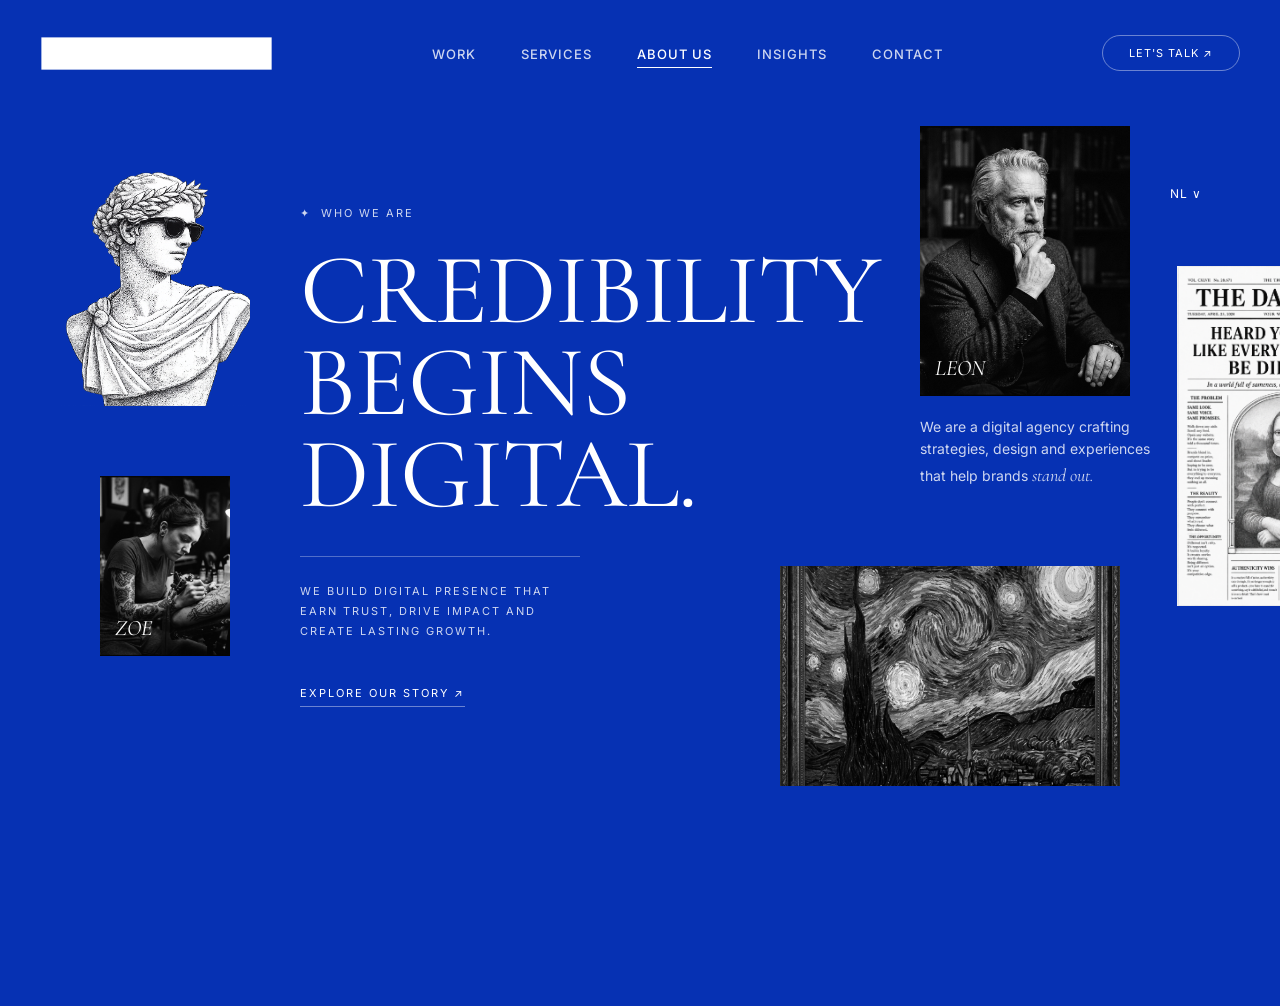
==== commit b7122668: "Optimize logo image: remove solid blue background, crop to bounding box, set default blue color, and" ====
--- a/about.html
+++ b/about.html
@@ -7,12 +7,12 @@
   <link rel="preconnect" href="https://fonts.googleapis.com" />
   <link rel="preconnect" href="https://fonts.gstatic.com" crossorigin />
   <link href="https://fonts.googleapis.com/css2?family=Barlow+Condensed:wght@800;900&family=Cormorant+Garamond:ital,wght@0,300;0,400;0,500;0,600;0,700;1,300;1,400;1,500;1,600;1,700&family=Inter:wght@300;400;500;600;700;800;900&family=Roboto+Mono:wght@700&display=swap" rel="stylesheet" />
-  <link rel="stylesheet" href="style_v2.css?v=29" />
+  <link rel="stylesheet" href="style_v2.css?v=30" />
 </head>
 <body>
   <nav class="navbar">
     <a href="index.html" class="nav-logo">
-      <img src="images/logo.png" alt="Scribed7 Logo" class="logo-img" />
+      <img src="images/logo.png" alt="Scribed7 Logo" class="logo-img" style="height: 35px; width: auto;" />
     </a>
     <ul class="nav-links">
       <li><a href="index.html#work-section">WORK</a></li>
--- a/style_v2.css
+++ b/style_v2.css
@@ -46,7 +46,7 @@
 
 @media screen and (max-width: 768px) {
   .logo-img {
-    height: 30px;
+    height: 30px !important;
   }
 }
 
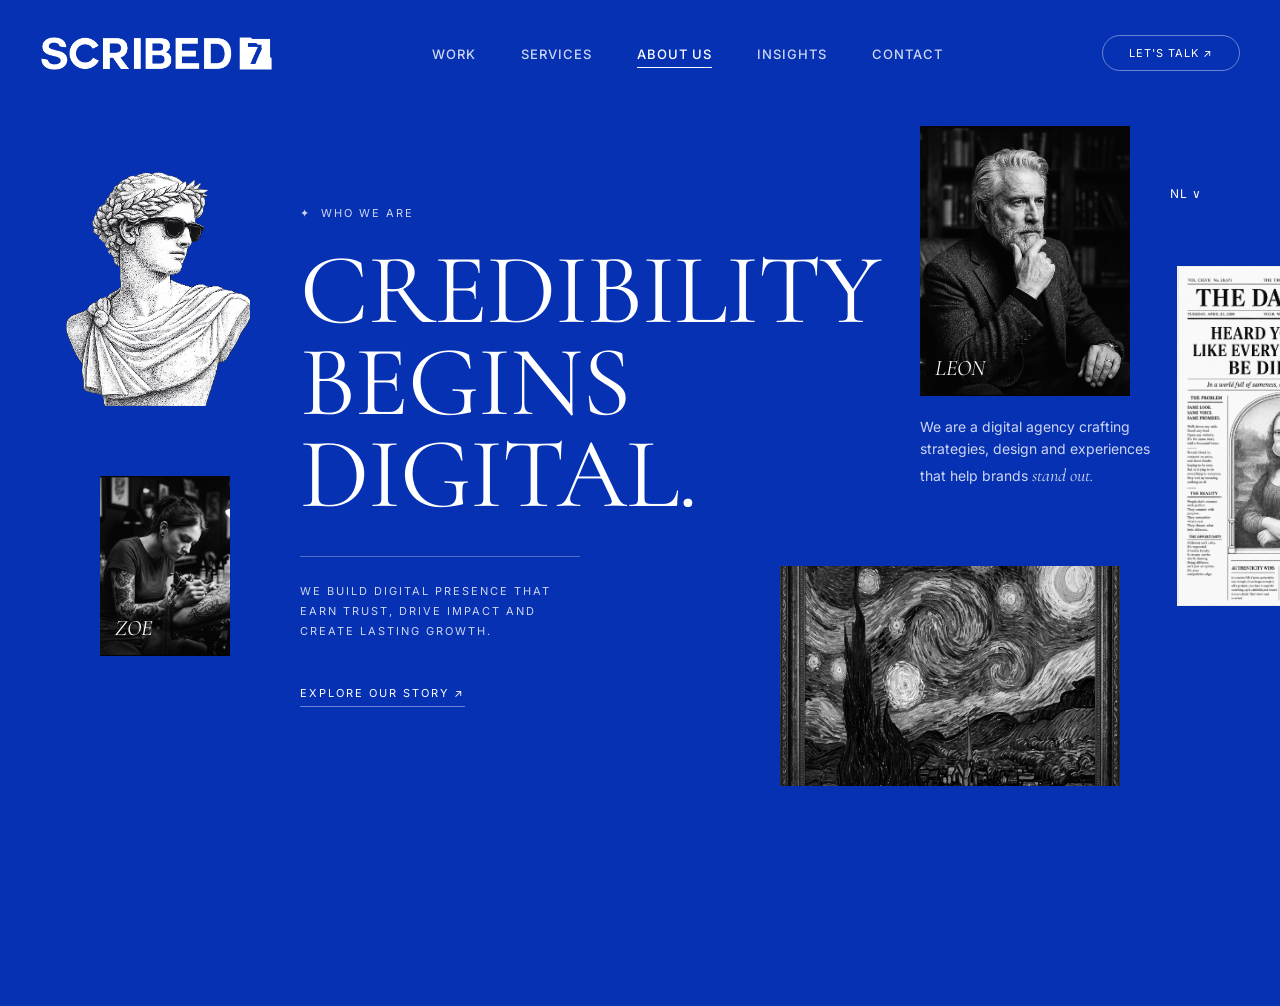
==== commit 15b4b97c: "Update logo to render pure white text by default and add blue filter for light background navbars" ====
--- a/about.html
+++ b/about.html
@@ -12,7 +12,7 @@
 <body>
   <nav class="navbar">
     <a href="index.html" class="nav-logo">
-      <img src="images/logo.png" alt="Scribed7 Logo" class="logo-img" style="height: 35px; width: auto;" />
+      <img src="images/logo.png?v=3" alt="Scribed7 Logo" class="logo-img" style="height: 35px; width: auto;" />
     </a>
     <ul class="nav-links">
       <li><a href="index.html#work-section">WORK</a></li>
--- a/style_v2.css
+++ b/style_v2.css
@@ -38,10 +38,9 @@
   transition: height 0.3s ease;
 }
 
-/* On dark backgrounds (like standard dark-blue navbar/contact section), make logo white */
-.navbar:not(.light-nav) .logo-img,
-.contact-logo .logo-img {
-  filter: brightness(0) invert(1);
+/* On light backgrounds (like unanswered page light navigation), make logo dark blue (#0631b3) */
+.light-nav .logo-img {
+  filter: brightness(0) invert(16%) sepia(86%) saturate(2853%) hue-rotate(224deg) brightness(97%) contrast(106%);
 }
 
 @media screen and (max-width: 768px) {
